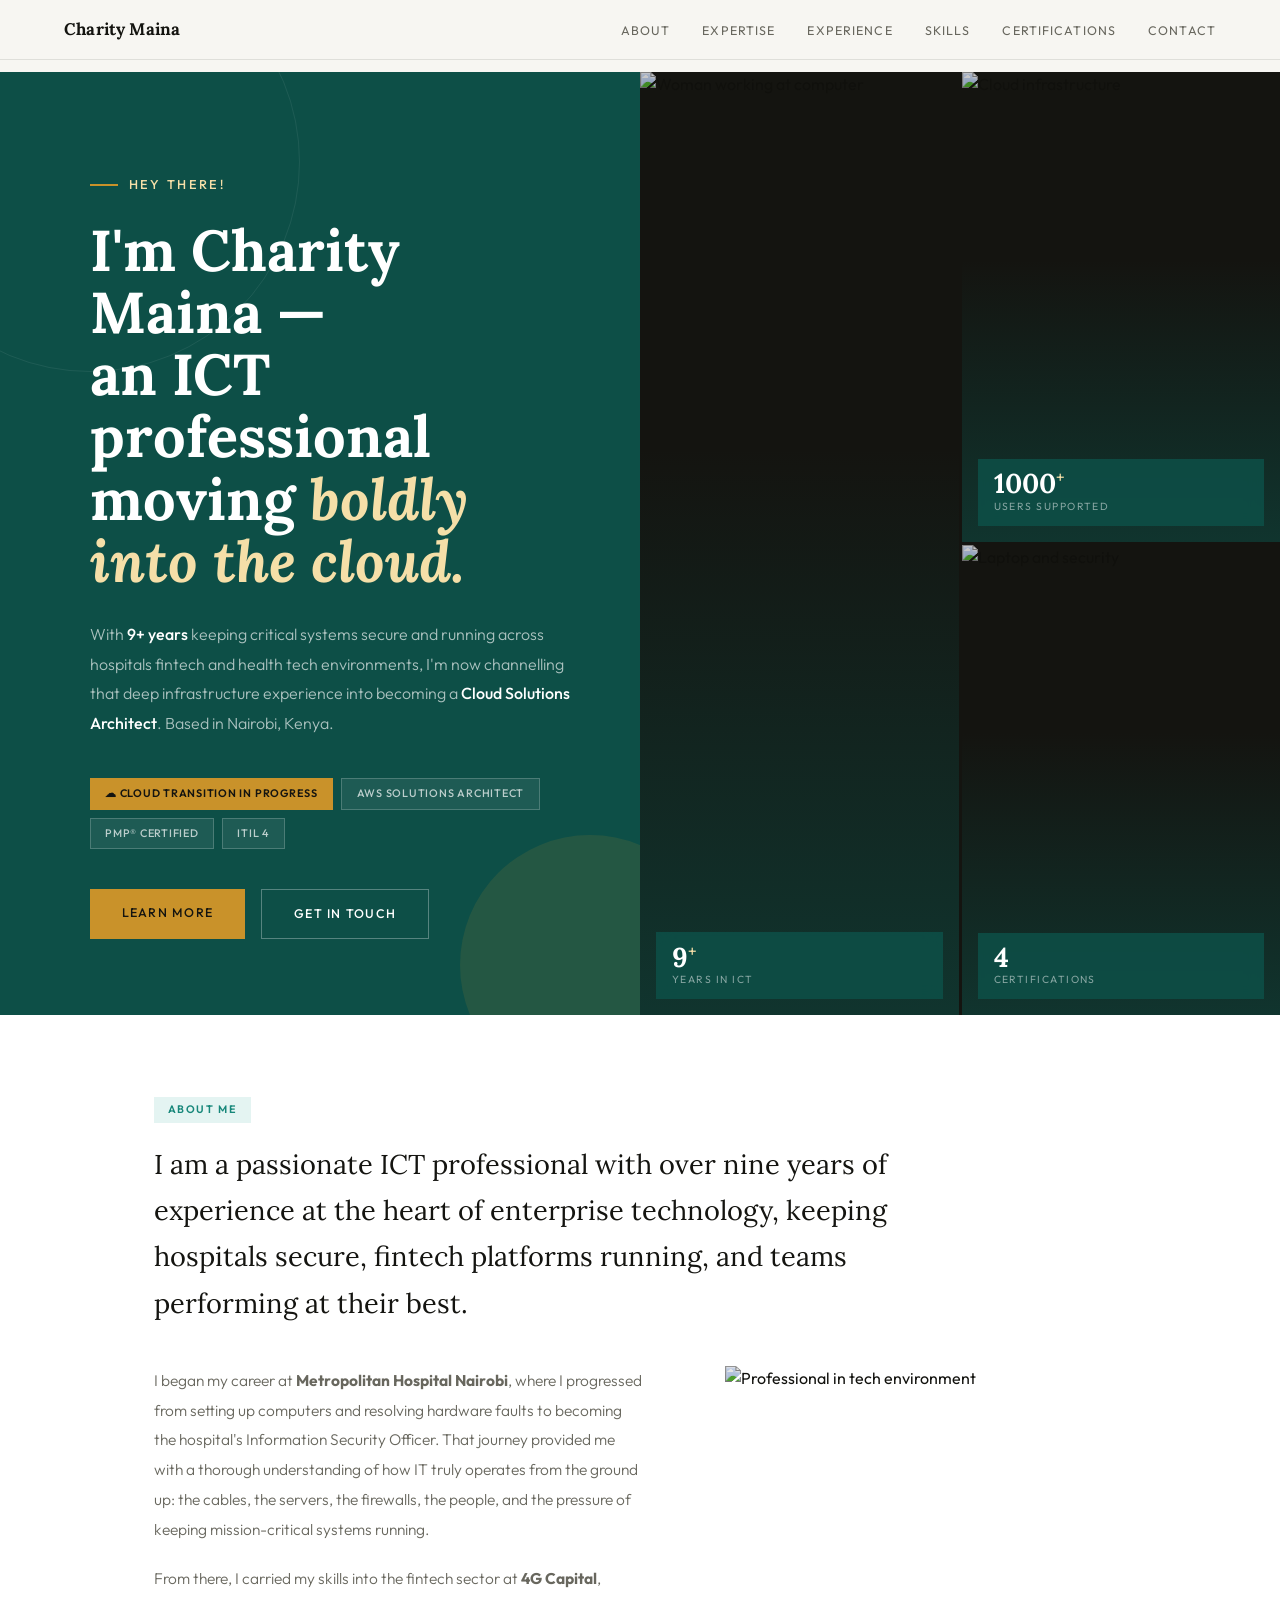
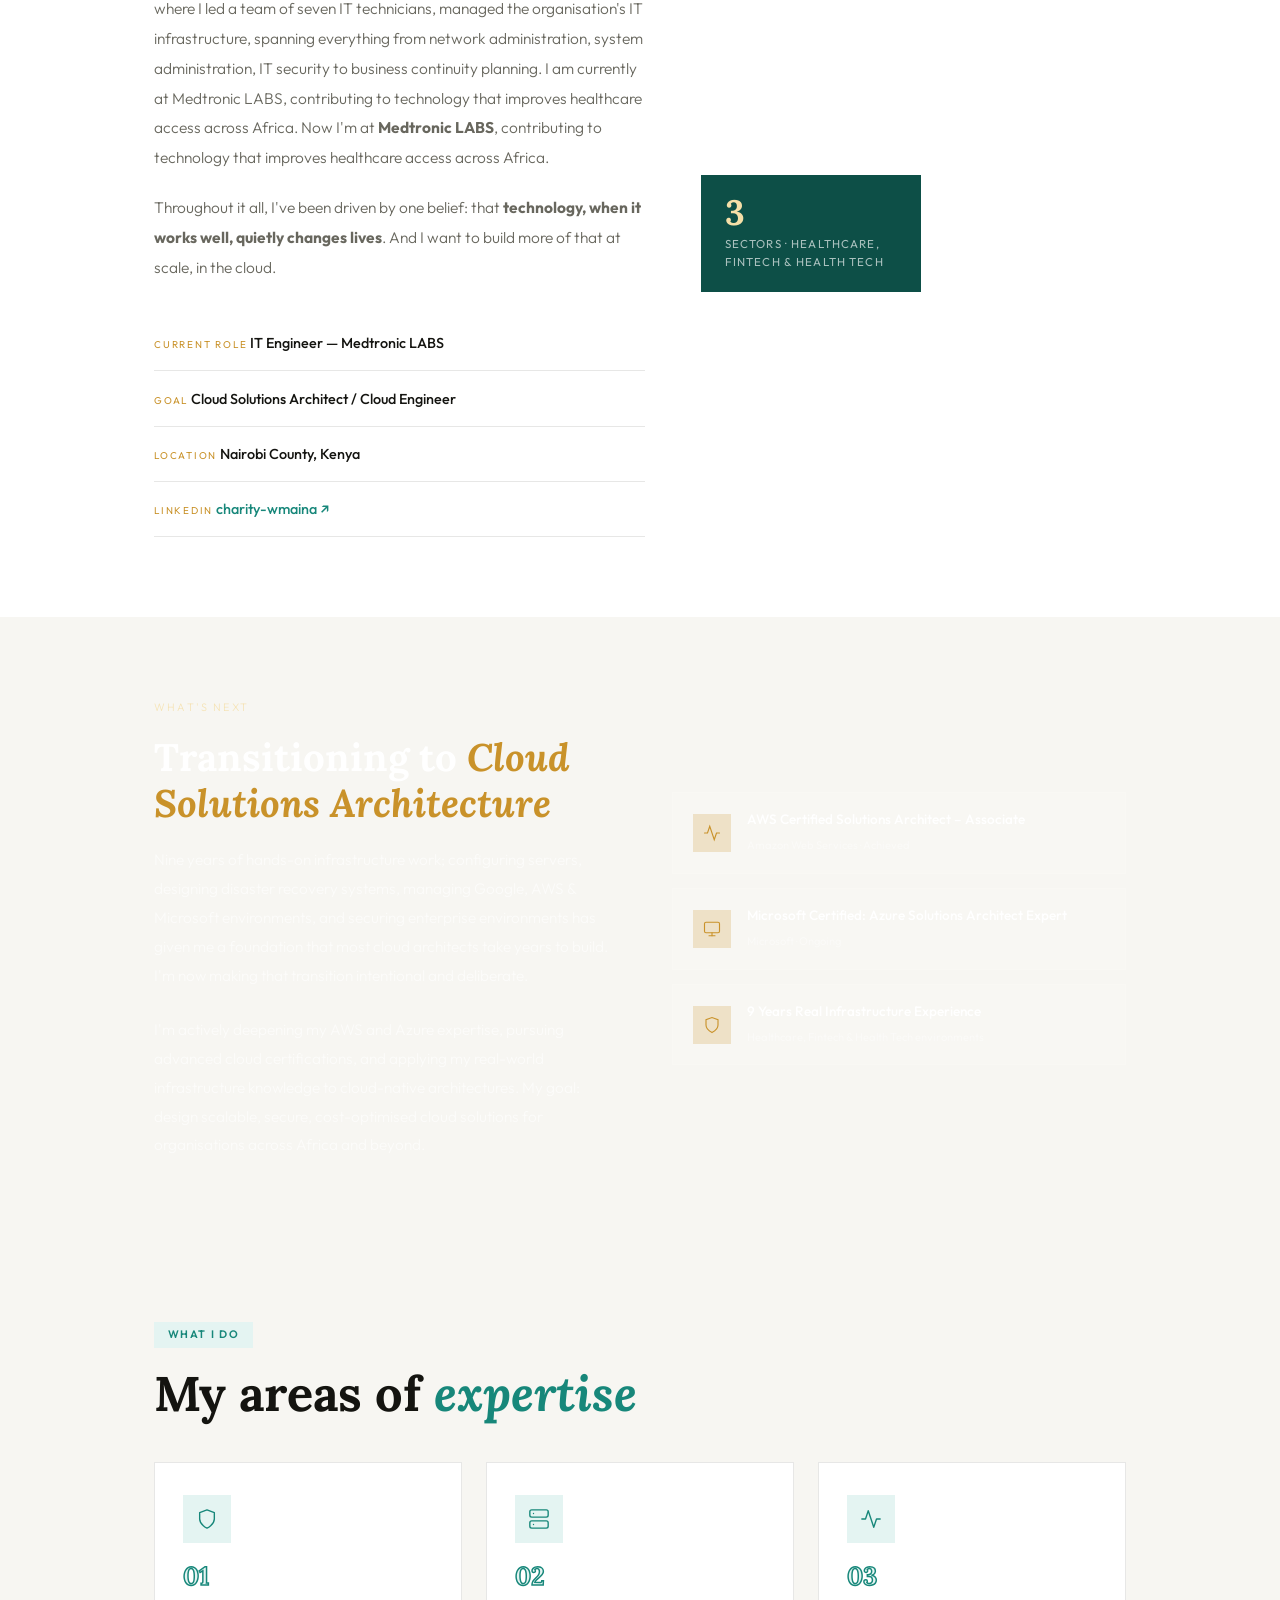
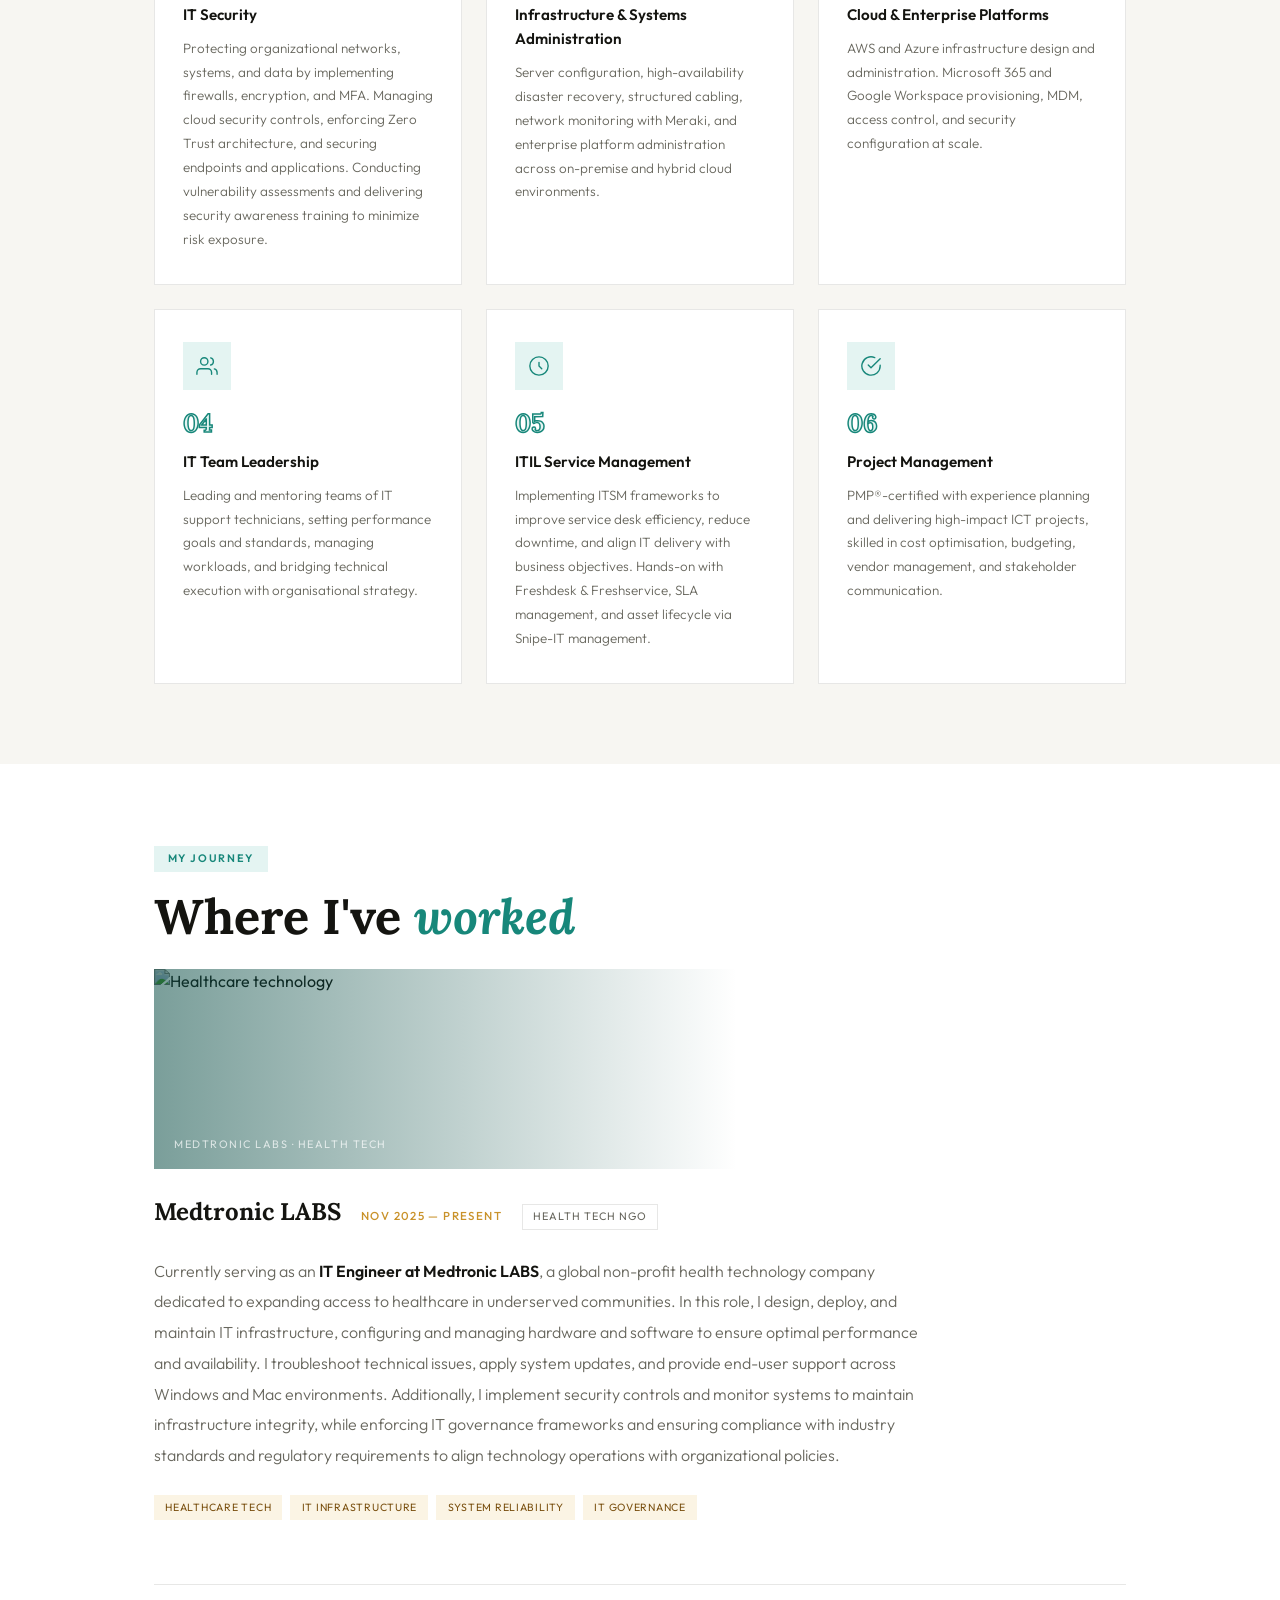
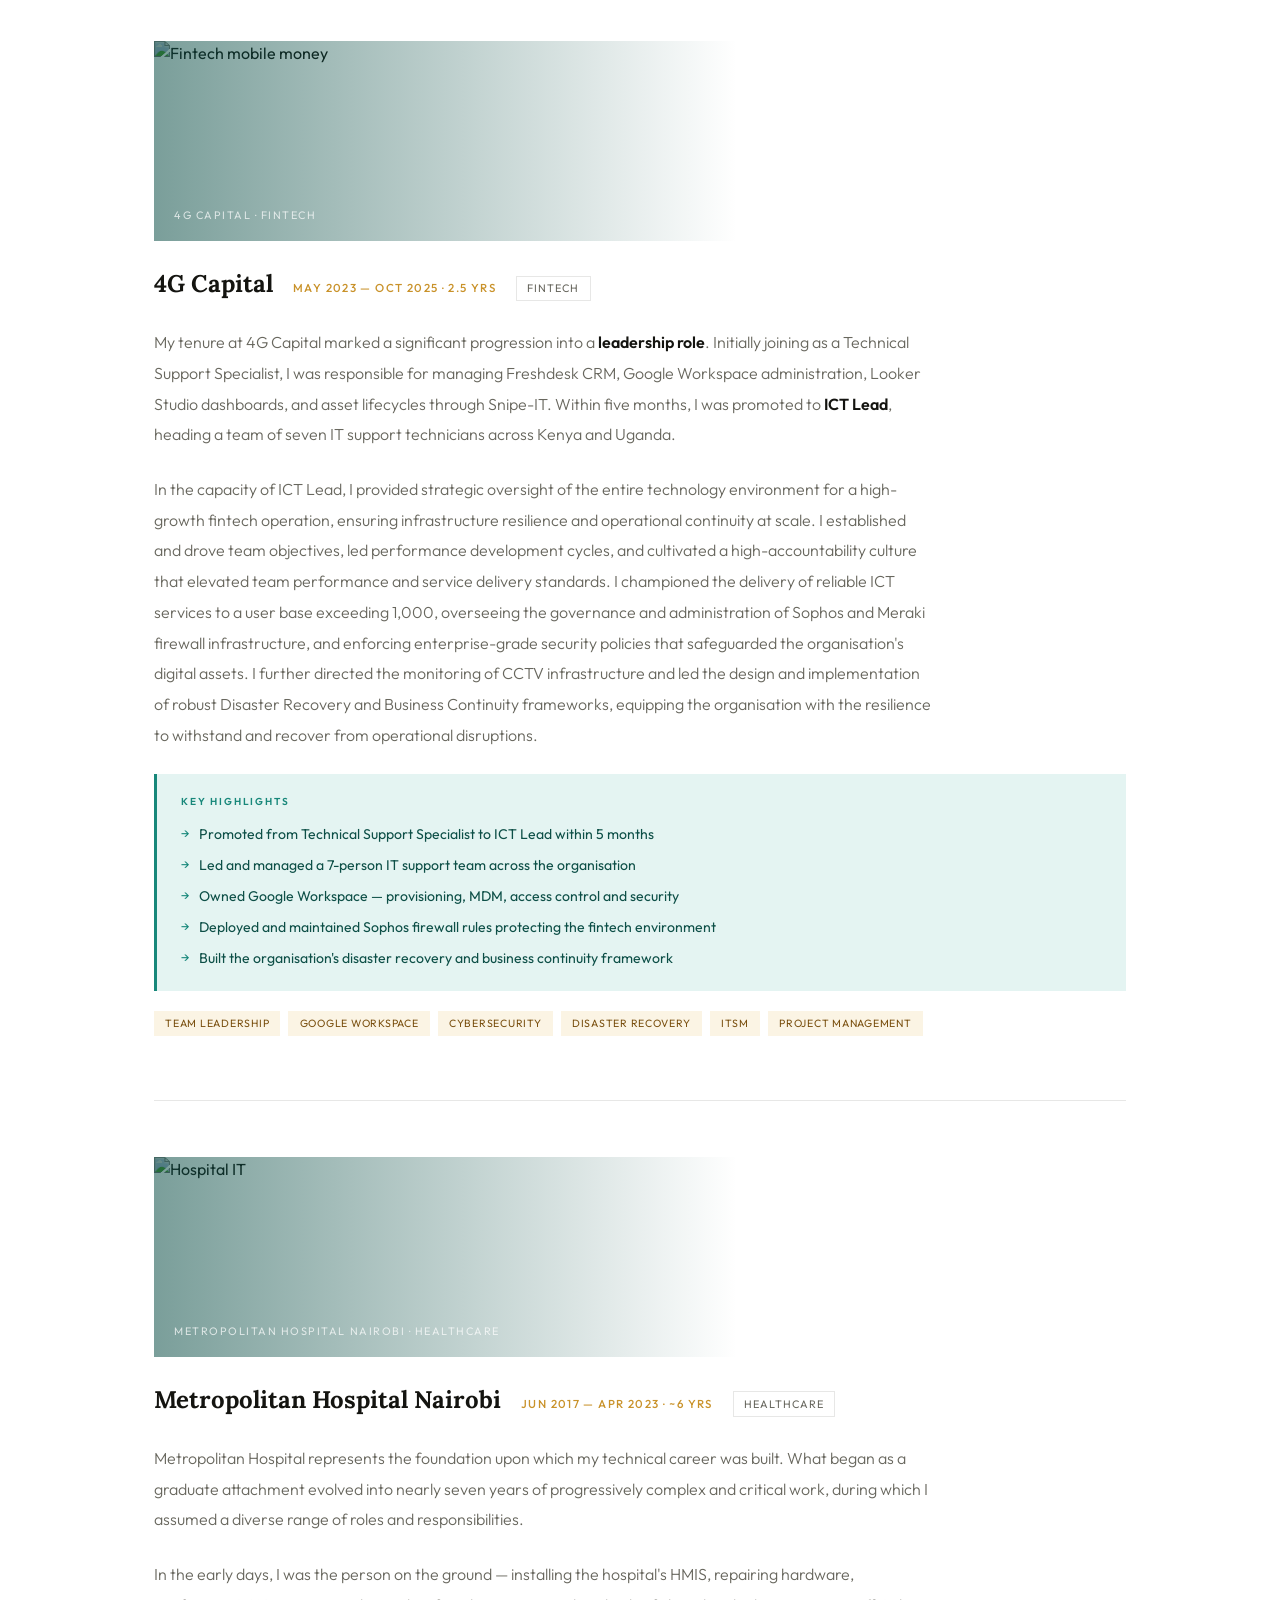
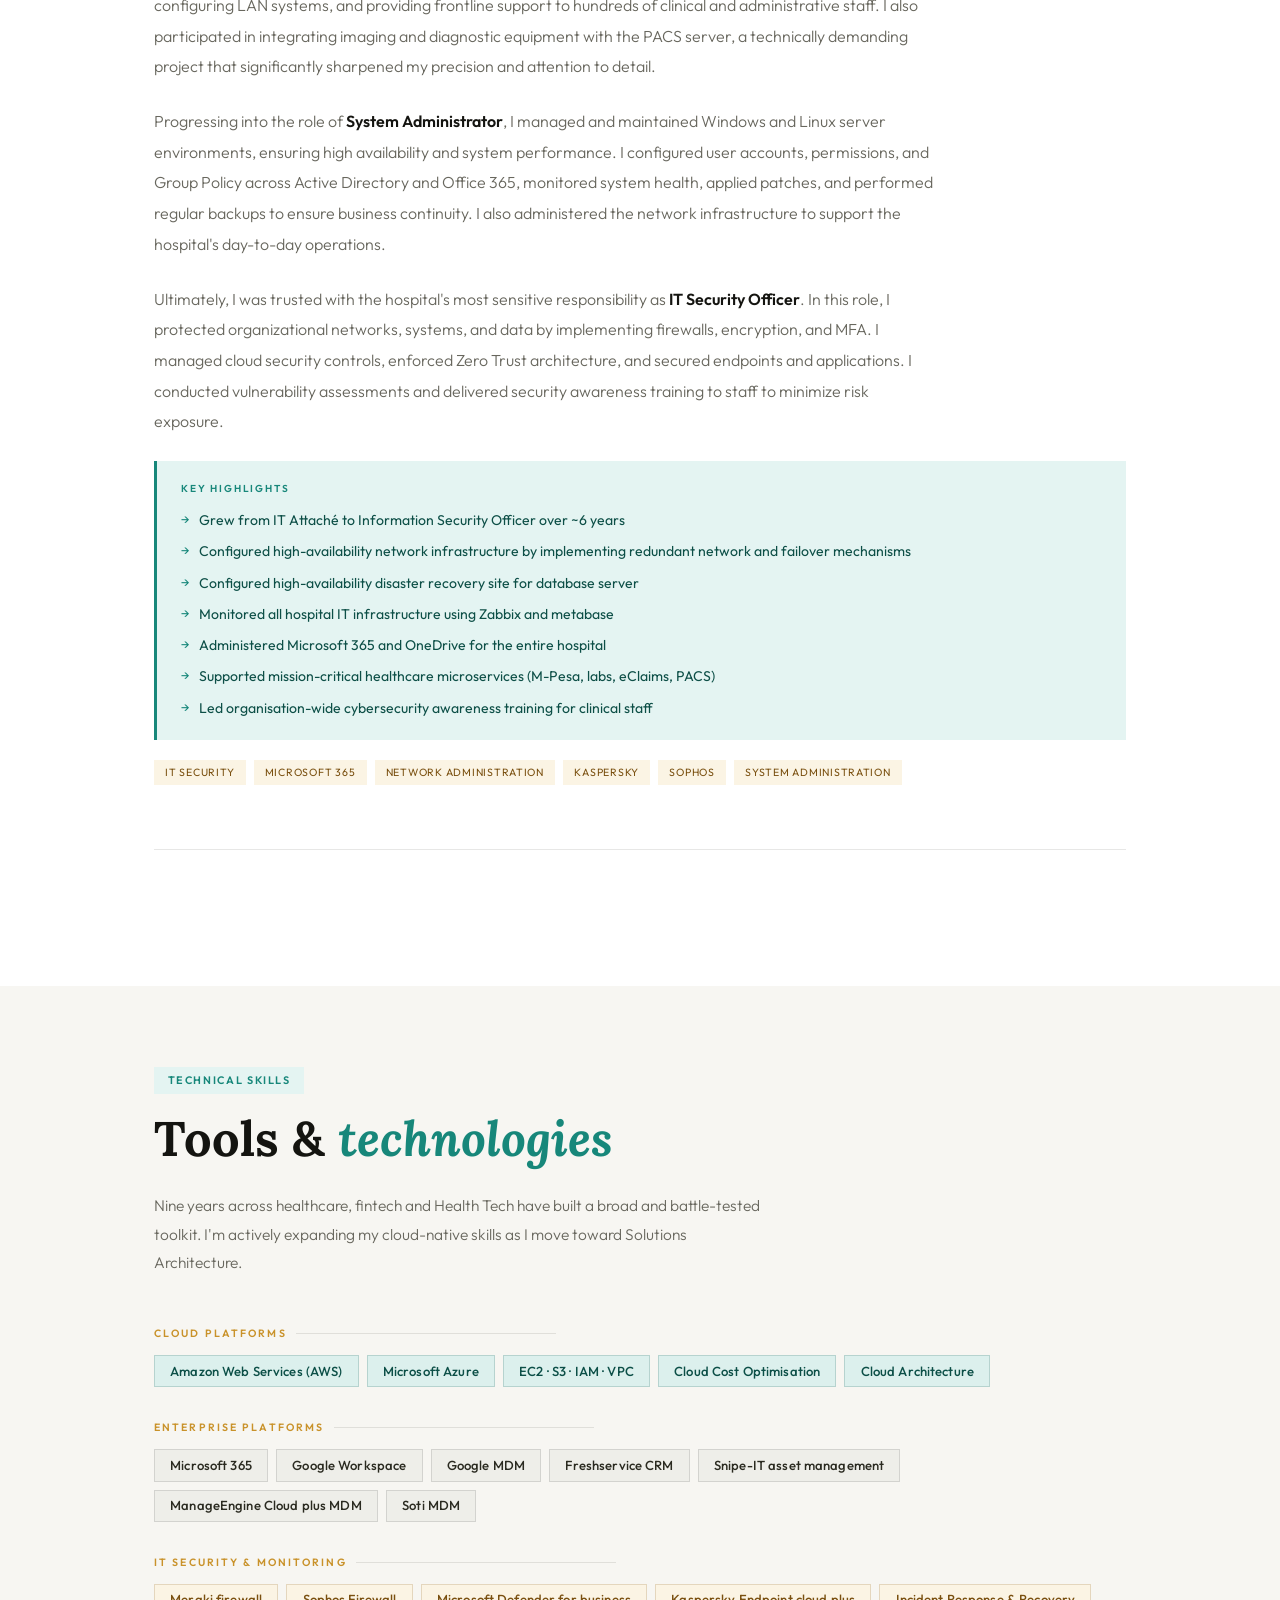
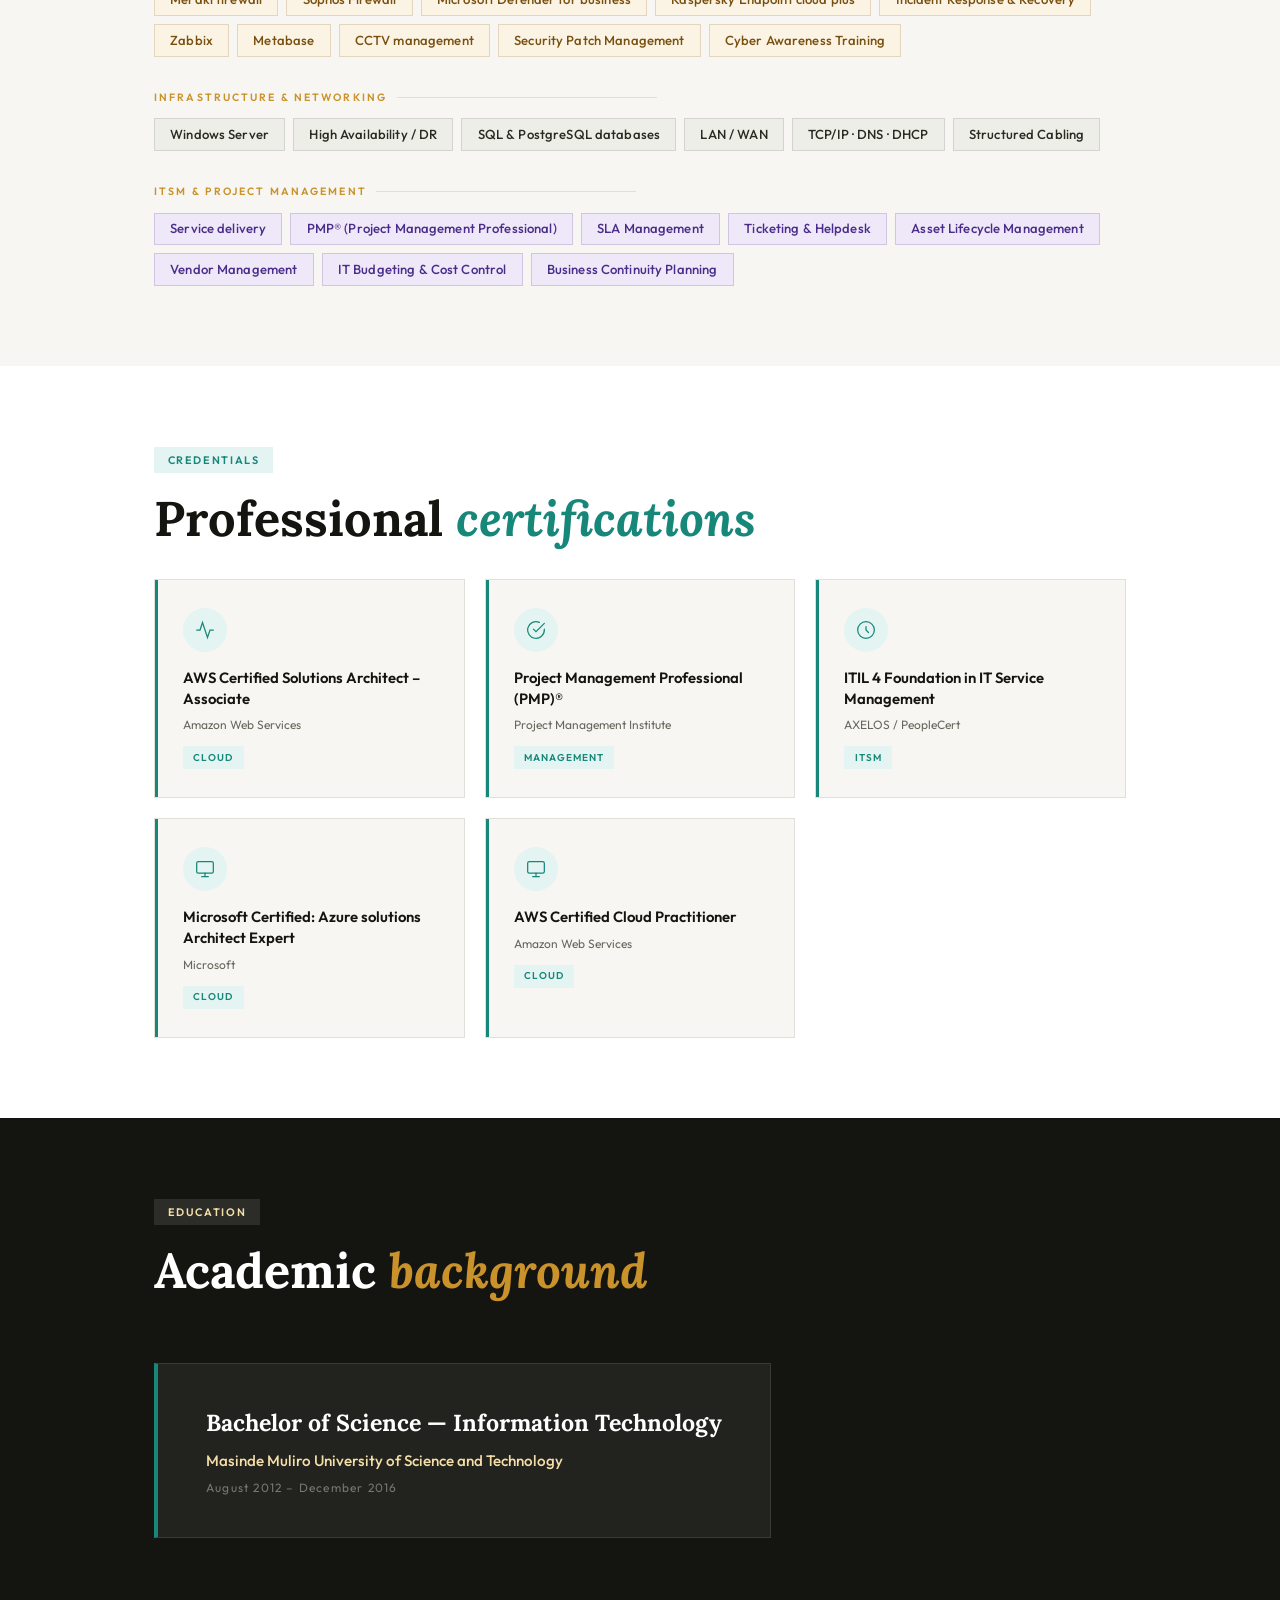
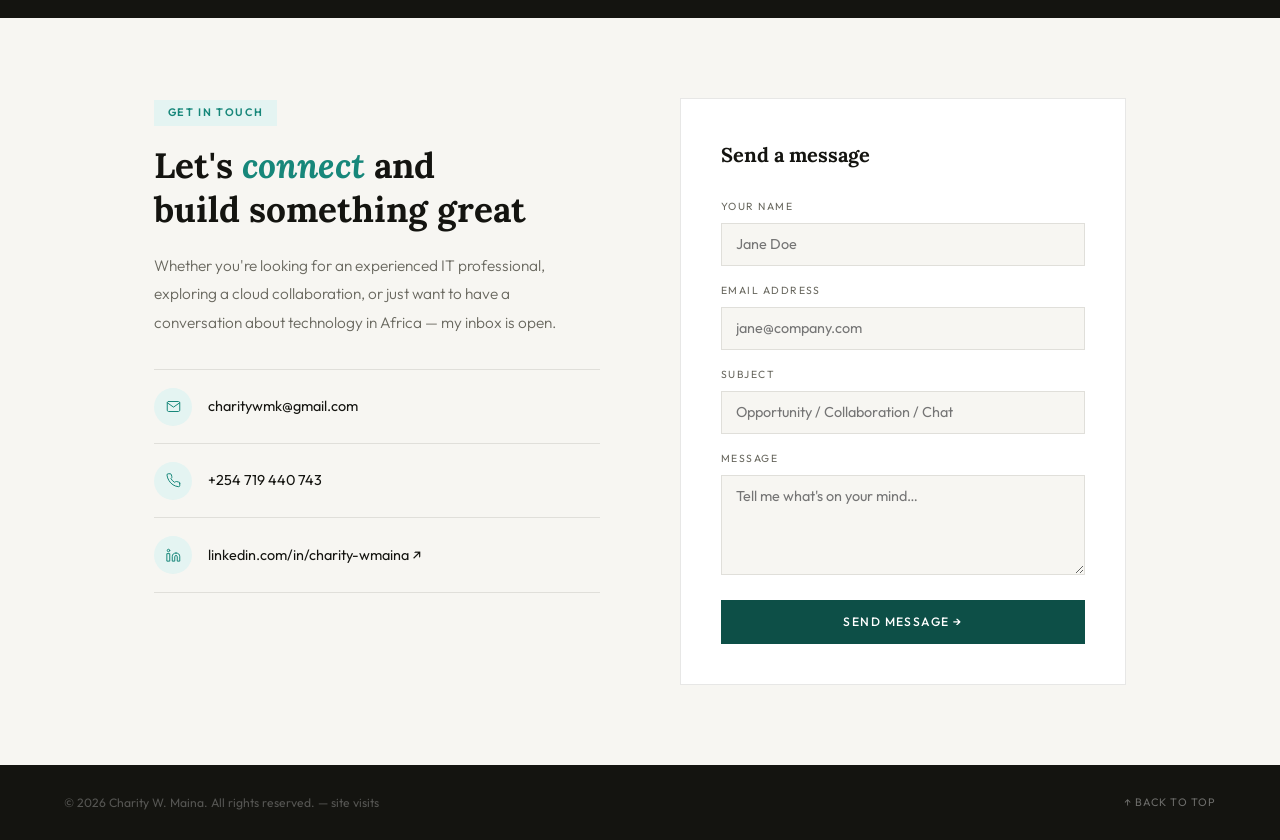
==== Website/index.html @ 49a4bc57 "These are the updated files and structure" ====
<!DOCTYPE html>
<html lang="en">
<head>
<meta charset="UTF-8">
<meta name="viewport" content="width=device-width, initial-scale=1.0">
<title>Charity Maina — Cloud Solutions Architect & ICT Professional</title>
<link rel="preconnect" href="https://fonts.googleapis.com">
<link rel="preconnect" href="https://fonts.gstatic.com" crossorigin>
<link href="https://fonts.googleapis.com/css2?family=Lora:ital,wght@0,400;0,500;0,600;0,700;1,400;1,600&family=Outfit:wght@300;400;500;600&display=swap" rel="stylesheet">
<link rel="stylesheet" href="style.css">
</head>
<body>

<!-- ══════════════════════════════════════
     NAVIGATION
══════════════════════════════════════ -->
<nav>
  <a href="#hero" class="logo">Charity Maina</a>
  <ul class="nav-links">
    <li><a href="#about">About</a></li>
    <li><a href="#expertise">Expertise</a></li>
    <li><a href="#experience">Experience</a></li>
    <li><a href="#skills">Skills</a></li>
    <li><a href="#certifications">Certifications</a></li>
    <li><a href="#contact">Contact</a></li>
  </ul>
</nav>

<!-- ══════════════════════════════════════
     HERO
══════════════════════════════════════ -->
<section id="hero">
  <div class="hero-left">
    <p class="hero-hello">Hey there!</p>
    <h1 class="hero-headline">
      I'm Charity Maina —<br>an ICT professional<br>moving <em>boldly<br>into the cloud.</em>
    </h1>
    <p class="hero-sub">
      With <strong>9+ years</strong> keeping critical systems secure and running across hospitals
      fintech and health tech environments, I'm now channelling that deep infrastructure experience into becoming
      a <strong>Cloud Solutions Architect</strong>. Based in Nairobi, Kenya.
    </p>
    
    <div class="badge-row">
      <span class="badge featured">☁ Cloud Transition in Progress</span>
      <span class="badge">AWS Solutions Architect</span>
      <span class="badge">PMP® Certified</span>
      <span class="badge">ITIL 4</span>
    </div>
    <div class="hero-ctas">
      <a href="#about" class="btn btn-gold">Learn More</a>
      <a href="#contact" class="btn btn-ghost">Get in Touch</a>
    </div>
  </div>

  <div class="hero-right">
    <div class="hero-img tall">
      <img src="https://images.unsplash.com/photo-1573164713714-d95e436ab8d6?w=800&q=80"
           alt="Woman working at computer" loading="eager">
      <div class="hero-img-overlay"></div>
      <div class="hero-stat-chip">
        <span class="stat-big">9<sup>+</sup></span>
        <span class="stat-small">Years in ICT</span>
      </div>
    </div>
    <div class="hero-img">
      <img src="https://images.unsplash.com/photo-1607799279861-4dd421887fb3?w=600&q=80"
           alt="Cloud infrastructure" loading="eager">
      <div class="hero-img-overlay"></div>
      <div class="hero-stat-chip">
        <span class="stat-big">1000<sup>+</sup></span>
        <span class="stat-small">Users Supported</span>
      </div>
    </div>
    <div class="hero-img">
      <img src="https://images.unsplash.com/photo-1496181133206-80ce9b88a853?w=600&q=80"
           alt="Laptop and security" loading="eager">
      <div class="hero-img-overlay"></div>
      <div class="hero-stat-chip">
        <span class="stat-big">4</span>
        <span class="stat-small">Certifications</span>
      </div>
    </div>
  </div>
</section>

<!-- ══════════════════════════════════════
     ABOUT
══════════════════════════════════════ -->
<section id="about">
  <div class="about-inner">
    <span class="pill">About Me</span>
    <p class="about-lede">
      I am a passionate ICT professional with over nine years of experience at the heart of enterprise technology, 
      keeping hospitals secure, fintech platforms running, and teams performing at their best.
    </p>
    <div class="about-grid">
      <div class="about-body-text">
        <p>I began my career at <strong>Metropolitan Hospital Nairobi</strong>, 
          where I progressed from setting up computers and resolving hardware faults to becoming the hospital's Information Security Officer. 
          That journey provided me with a thorough understanding of how IT truly operates from the ground up: the cables, the servers, the firewalls, 
          the people, and the pressure of keeping mission-critical systems running.</p>

        <p>From there, I carried my skills into the fintech sector at <strong>4G Capital</strong>, where I led a team of seven IT technicians, 
          managed the organisation's IT infrastructure, spanning everything from network administration, system administration, IT security to business continuity planning. 
          I am currently at Medtronic LABS, contributing to technology that improves healthcare access across Africa. Now I'm at <strong>Medtronic LABS</strong>,
        contributing to technology that improves healthcare access across Africa.</p>

        <p>Throughout it all, I've been driven by one belief: that <strong>technology, when it works well,
        quietly changes lives</strong>. And I want to build more of that at scale, in the cloud.</p>

        <div class="aside-facts">
          <div class="fact">
            <span class="fact-label">Current Role</span>
            <span class="fact-value">IT Engineer — Medtronic LABS</span> 
          </div>
          <div class="fact">
            <span class="fact-label">Goal</span>
            <span class="fact-value">Cloud Solutions Architect / Cloud Engineer</span>
          </div>
          <div class="fact">
            <span class="fact-label">Location</span>
            <span class="fact-value">Nairobi County, Kenya</span>
          </div>
                    <div class="fact">
            <span class="fact-label">LinkedIn</span>
            <span class="fact-value"><a href="https://www.linkedin.com/in/charity-wmaina" target="_blank">charity-wmaina ↗</a></span>
          </div>
        </div>
      </div>

      <div class="about-photo-card">
        <div class="about-photo-wrap">
          <img src="https://images.unsplash.com/photo-1580894894513-541e068a3e2b?w=800&q=80"
               alt="Professional in tech environment">
        </div>
        <div class="about-photo-badge">
          <div class="badge-num">3</div>
          <div class="badge-txt">Sectors · Healthcare, Fintech &amp; Health Tech</div>
        </div>
      </div>
    </div>
  </div>
</section>

<!-- ══════════════════════════════════════
     CLOUD TRANSITION BANNER
══════════════════════════════════════ -->
<div class="transition-banner">
  <div class="transition-bg-img"></div>
  <div class="transition-inner">
    <div class="transition-text">
      <p class="t-label">What's Next</p>
      <h2>Transitioning to <em>Cloud Solutions Architecture</em></h2>
      <p>Nine years of hands-on infrastructure work; configuring servers, designing disaster recovery
      systems, managing Google, AWS & Microsoft environments, and securing enterprise environments has given me a foundation
      that most cloud architects take years to build. I'm now making that transition intentional and deliberate.</p>
      <br>
      <p>I'm actively deepening my AWS and Azure expertise, pursuing advanced cloud certifications, and
      applying my real-world infrastructure knowledge to cloud-native architectures. My goal: design
      scalable, secure, cost-optimised cloud solutions for organisations across Africa and beyond.</p>
    </div>
    <div class="transition-certs">
      <div class="t-cert">
        <div class="t-cert-icon"><svg viewBox="0 0 24 24"><polyline points="22 12 18 12 15 21 9 3 6 12 2 12"/></svg></div>
        <div class="t-cert-text">
          <strong>AWS Certified Solutions Architect – Associate</strong>
          <span>Amazon Web Services · Achieved</span>
        </div>
      </div>
      <div class="t-cert">
        <div class="t-cert-icon"><svg viewBox="0 0 24 24"><rect x="2" y="3" width="20" height="14" rx="2"/><line x1="8" y1="21" x2="16" y2="21"/><line x1="12" y1="17" x2="12" y2="21"/></svg></div>
        <div class="t-cert-text">
          <strong>Microsoft Certified: Azure Solutions Architect Expert</strong>
          <span>Microsoft · Ongoing</span>
        </div>
      </div>
      <div class="t-cert">
        <div class="t-cert-icon"><svg viewBox="0 0 24 24"><path d="M12 22s8-4 8-10V5l-8-3-8 3v7c0 6 8 10 8 10z"/></svg></div>
        <div class="t-cert-text">
          <strong>9 Years Real Infrastructure Experience</strong>
          <span>Healthcare, Fintech &amp; Health Tech environments</span>
        </div>
      </div>
        </div>
  </div>
</div>

<!-- ══════════════════════════════════════
     EXPERTISE
══════════════════════════════════════ -->
<section id="expertise">
  <div class="section-wrap">
    <span class="pill">What I Do</span>
    <h2 class="big-heading">My areas of <em>expertise</em></h2>
    <div class="expertise-grid">
      <div class="exp-card reveal">
        <div class="exp-icon-wrap"><svg viewBox="0 0 24 24"><path d="M12 22s8-4 8-10V5l-8-3-8 3v7c0 6 8 10 8 10z"/></svg></div>
        <div class="exp-num">01</div>
        <h3>IT Security</h3>
        <p>Protecting organizational networks, systems, and data by implementing firewalls, encryption, and MFA. Managing cloud security controls, enforcing Zero Trust architecture, and securing endpoints and applications. Conducting vulnerability assessments and delivering security awareness training to minimize risk exposure.</p>
      </div>
      <div class="exp-card reveal">
        <div class="exp-icon-wrap"><svg viewBox="0 0 24 24"><rect x="2" y="2" width="20" height="8" rx="2"/><rect x="2" y="14" width="20" height="8" rx="2"/><line x1="6" y1="6" x2="6.01" y2="6"/><line x1="6" y1="18" x2="6.01" y2="18"/></svg></div>
        <div class="exp-num">02</div>
        <h3>Infrastructure & Systems Administration</h3>
        <p>Server configuration, high-availability disaster recovery, structured cabling, network monitoring with Meraki, and enterprise platform administration across on-premise and hybrid cloud environments.</p>
      </div>
      <div class="exp-card reveal">
        <div class="exp-icon-wrap"><svg viewBox="0 0 24 24"><polyline points="22 12 18 12 15 21 9 3 6 12 2 12"/></svg></div>
        <div class="exp-num">03</div>
        <h3>Cloud & Enterprise Platforms</h3>
        <p>AWS and Azure infrastructure design and administration. Microsoft 365 and Google Workspace provisioning, MDM, access control, and security configuration at scale.</p>
      </div>
      <div class="exp-card reveal">
        <div class="exp-icon-wrap"><svg viewBox="0 0 24 24"><path d="M17 21v-2a4 4 0 0 0-4-4H5a4 4 0 0 0-4 4v2"/><circle cx="9" cy="7" r="4"/><path d="M23 21v-2a4 4 0 0 0-3-3.87"/><path d="M16 3.13a4 4 0 0 1 0 7.75"/></svg></div>
        <div class="exp-num">04</div>
        <h3>IT Team Leadership</h3>
        <p>Leading and mentoring teams of IT support technicians, setting performance goals and standards, managing workloads, and bridging technical execution with organisational strategy.</p>
      </div>
      <div class="exp-card reveal">
        <div class="exp-icon-wrap"><svg viewBox="0 0 24 24"><circle cx="12" cy="12" r="10"/><path d="M12 8v4l3 3"/></svg></div>
        <div class="exp-num">05</div>
        <h3>ITIL Service Management</h3>
        <p>Implementing ITSM frameworks to improve service desk efficiency, reduce downtime, and align IT delivery with business objectives. Hands-on with Freshdesk & Freshservice, SLA management, and asset lifecycle via Snipe-IT management.</p>
      </div>
      <div class="exp-card reveal">
        <div class="exp-icon-wrap"><svg viewBox="0 0 24 24"><path d="M22 11.08V12a10 10 0 1 1-5.93-9.14"/><polyline points="22 4 12 14.01 9 11.01"/></svg></div>
        <div class="exp-num">06</div>
        <h3>Project Management</h3>
        <p>PMP®-certified with experience planning and delivering high-impact ICT projects, skilled in cost optimisation, budgeting, vendor management, and stakeholder communication.</p>
      </div>
    </div>
  </div>
</section>

<!-- ══════════════════════════════════════
     EXPERIENCE
══════════════════════════════════════ -->
<section id="experience">
  <div class="section-wrap">
    <span class="pill">My Journey</span>
    <h2 class="big-heading">Where I've <em>worked</em></h2>

    <!-- Medtronic -->
    <div class="company-block reveal">
      <div class="company-img-strip">
        <img src="https://images.unsplash.com/photo-1579684385127-1ef15d508118?w=1200&q=80" alt="Healthcare technology">
        <div class="company-img-strip-overlay"></div>
        <span class="company-img-label">Medtronic LABS · Health Tech</span>
      </div>
      <div class="company-header">
        <span class="company-name">Medtronic LABS</span>
        <span class="company-period">Nov 2025 — Present</span>
        <span class="company-sector">Health Tech NGO</span>
      </div>
      <div class="exp-narrative">
        <p>Currently serving as an <strong>IT Engineer at Medtronic LABS</strong>, a global non-profit health technology company dedicated to expanding access to healthcare in underserved communities. 
      In this role, I design, deploy, and maintain IT infrastructure, configuring and managing hardware and software to ensure optimal performance and availability. I troubleshoot technical issues, apply system updates, and provide end-user support across Windows and Mac environments. Additionally, I implement security controls and monitor systems to maintain infrastructure integrity, while enforcing IT governance frameworks and ensuring compliance with industry standards and regulatory requirements to align technology operations with organizational policies.</p>
      </div>
      <div class="tag-row">
        <span class="tag">Healthcare Tech</span><span class="tag">IT Infrastructure</span><span class="tag">System Reliability</span><span class="tag">IT Governance</span>
      </div>
    </div>

    <hr class="divider">

    <!-- 4G Capital -->
    <div class="company-block reveal">
      <div class="company-img-strip">
        <img src="https://images.unsplash.com/photo-1556742049-0cfed4f6a45d?w=1200&q=80" alt="Fintech mobile money">
        <div class="company-img-strip-overlay"></div>
        <span class="company-img-label">4G Capital · Fintech</span>
      </div>
      <div class="company-header">
        <span class="company-name">4G Capital</span>
        <span class="company-period">May 2023 — Oct 2025 · 2.5 yrs</span>
        <span class="company-sector">Fintech</span>
      </div>
      <div class="exp-narrative">
        <p>My tenure at 4G Capital marked a significant progression into a <strong>leadership role</strong>. Initially joining as a Technical Support Specialist, I was responsible for managing Freshdesk CRM, Google Workspace administration, Looker Studio dashboards, and asset lifecycles through Snipe-IT. Within five months, I was promoted to  <strong>ICT Lead</strong>, heading a team of seven IT support technicians across Kenya and Uganda.</p>
        <p>In the capacity of ICT Lead, I provided strategic oversight of the entire technology environment for a high-growth fintech operation, ensuring infrastructure resilience and operational continuity at scale. I established and drove team objectives, led performance development cycles, and cultivated a high-accountability culture that elevated team performance and service delivery standards. I championed the delivery of reliable ICT services to a user base exceeding 1,000, overseeing the governance and administration of Sophos and Meraki firewall infrastructure, and enforcing enterprise-grade security policies that safeguarded the organisation's digital assets. I further directed the monitoring of CCTV infrastructure and led the design and implementation of robust Disaster Recovery and Business Continuity frameworks, equipping the organisation with the resilience to withstand and recover from operational disruptions.</p>
      </div>
      <div class="highlights">
        <div class="highlights-label">Key Highlights</div>
        <ul>
          <li>Promoted from Technical Support Specialist to ICT Lead within 5 months</li>
          <li>Led and managed a 7-person IT support team across the organisation</li>
          <li>Owned Google Workspace — provisioning, MDM, access control and security</li>
          <li>Deployed and maintained Sophos firewall rules protecting the fintech environment</li>
          <li>Built the organisation's disaster recovery and business continuity framework</li>
        </ul>
      </div>
      <div class="tag-row">
        <span class="tag">Team Leadership</span><span class="tag">Google Workspace</span><span class="tag">Cybersecurity</span><span class="tag">Disaster Recovery</span><span class="tag">ITSM</span><span class="tag">Project Management</span>
      </div>
    </div>

    <hr class="divider">

    <!-- Metropolitan Hospital -->
    <div class="company-block reveal">
      <div class="company-img-strip">
        <img src="https://images.unsplash.com/photo-1516549655169-df83a0774514?w=1200&q=80" alt="Hospital IT">
        <div class="company-img-strip-overlay"></div>
        <span class="company-img-label">Metropolitan Hospital Nairobi · Healthcare</span>
      </div>
      <div class="company-header">
        <span class="company-name">Metropolitan Hospital Nairobi</span>
        <span class="company-period">Jun 2017 — Apr 2023 · ~6 yrs</span>
        <span class="company-sector">Healthcare</span>
      </div>
      <div class="exp-narrative">
        <p>Metropolitan Hospital represents the foundation upon which my technical career was built. What began as a graduate attachment evolved into nearly seven years of progressively complex and critical work, during which I assumed a diverse range of roles and responsibilities.</p>
        <p>In the early days, I was the person on the ground — installing the hospital's HMIS, repairing hardware, configuring LAN systems, and providing frontline support to hundreds of clinical and administrative staff. I also participated in integrating imaging and diagnostic equipment with the PACS server, a technically demanding project that significantly sharpened my precision and attention to detail.</p>
        <p>Progressing into the role of <strong>System Administrator</strong>, I managed and maintained Windows and Linux server environments, ensuring high availability and system performance. I configured user accounts, permissions, and Group Policy across Active Directory and Office 365, monitored system health, applied patches, and performed regular backups to ensure business continuity. I also administered the network infrastructure to support the hospital's day-to-day operations. </p>
        
        <p>Ultimately, I was trusted with the hospital's most sensitive responsibility as <strong>IT Security Officer</strong>. In this role, I protected organizational networks, systems, and data by implementing firewalls, encryption, and MFA. I managed cloud security controls, enforced Zero Trust architecture, and secured endpoints and applications. I conducted vulnerability assessments and delivered security awareness training to staff to minimize risk exposure.</p>
      </div> 
      <div class="highlights">
        <div class="highlights-label">Key Highlights</div>
        <ul>
          <li>Grew from IT Attaché to Information Security Officer over ~6 years</li>
          <li>Configured high-availability network infrastructure by implementing redundant network and failover mechanisms</li>
          <li>Configured high-availability disaster recovery site for database server</li>
          <li>Monitored all hospital IT infrastructure using Zabbix and metabase</li>
          <li>Administered Microsoft 365 and OneDrive for the entire hospital</li>
          <li>Supported mission-critical healthcare microservices (M-Pesa, labs, eClaims, PACS)</li>
          <li>Led organisation-wide cybersecurity awareness training for clinical staff</li>
        </ul>
      </div>
      <div class="tag-row">
        <span class="tag">IT Security</span><span class="tag">Microsoft 365</span><span class="tag">Network Administration</span><span class="tag">Kaspersky</span><span class="tag">Sophos</span><span class="tag">System Administration</span>
      </div>
    </div>

    <hr class="divider">

    <!-- Daproim -->
    <!-- <div class="company-block reveal">
      <div class="company-header">
        <span class="company-name">Daproim Africa</span>
        <span class="company-period">Feb 2017 — Jun 2017 · 5 months</span>
        <span class="company-sector">Data Services</span>
      </div>
      
      <div class="tag-row">
        <span class="tag">Data Management</span><span class="tag">Microsoft Office</span><span class="tag">Confidentiality</span>
      </div>
    </div>
  -->

  </div>
</section>

<!-- ══════════════════════════════════════
     SKILLS
══════════════════════════════════════ -->
<section id="skills">
  <div class="section-wrap">
    <span class="pill">Technical Skills</span>
    <h2 class="big-heading">Tools & <em>technologies</em></h2>
    <p class="skills-intro">Nine years across healthcare, fintech and Health Tech have built a broad and battle-tested toolkit. I'm actively expanding my cloud-native skills as I move toward Solutions Architecture.</p>
    <div class="skill-categories">
      <div class="skill-category reveal">
        <div class="skill-cat-label">Cloud Platforms</div>
        <div class="chip-row">
          <span class="chip cloud">Amazon Web Services (AWS)</span>
          <span class="chip cloud">Microsoft Azure</span>
          <span class="chip cloud">EC2 · S3 · IAM · VPC</span>
          <span class="chip cloud">Cloud Cost Optimisation</span>
          <span class="chip cloud">Cloud Architecture</span>
        </div>
      </div>
      <div class="skill-category reveal">
        <div class="skill-cat-label">Enterprise Platforms</div>
        <div class="chip-row">
          <span class="chip">Microsoft 365</span>
          <span class="chip">Google Workspace</span>
          <span class="chip">Google MDM</span>
          <span class="chip">Freshservice CRM</span>
          <span class="chip">Snipe-IT asset management</span>
          <span class="chip">ManageEngine Cloud plus MDM</span>
          <span class="chip">Soti MDM</span>
        </div>
      </div>
      <div class="skill-category reveal">
        <div class="skill-cat-label">IT Security & Monitoring</div>
        <div class="chip-row">
          <span class="chip security">Meraki firewall</span>
          <span class="chip security">Sophos Firewall</span>
          <span class="chip security">Microsoft Defender for business</span>
          <span class="chip security">Kaspersky Endpoint cloud plus</span>
          <span class="chip security">Incident Response & Recovery</span>
          <span class="chip security">Zabbix</span>
          <span class="chip security">Metabase</span>
          <span class="chip security">CCTV management</span>
          <span class="chip security">Security Patch Management</span>
          <span class="chip security">Cyber Awareness Training</span>
        </div>
      </div>
      <div class="skill-category reveal">
        <div class="skill-cat-label">Infrastructure & Networking</div>
        <div class="chip-row">
          <span class="chip">Windows Server</span>
          <span class="chip">High Availability / DR</span>
          <span class="chip">SQL & PostgreSQL databases</span>
          <span class="chip">LAN / WAN</span>
          <span class="chip">TCP/IP · DNS · DHCP</span>
          <span class="chip">Structured Cabling</span>
          </div>
      </div>
      <div class="skill-category reveal">
        <div class="skill-cat-label">ITSM & Project Management</div>
        <div class="chip-row">
          <span class="chip mgmt">Service delivery</span>
          <span class="chip mgmt">PMP® (Project Management Professional)</span>
          <span class="chip mgmt">SLA Management</span>
          <span class="chip mgmt">Ticketing & Helpdesk</span>
          <span class="chip mgmt">Asset Lifecycle Management</span>
          <span class="chip mgmt">Vendor Management</span>
          <span class="chip mgmt">IT Budgeting & Cost Control</span>
          <span class="chip mgmt">Business Continuity Planning</span>
        </div>
      </div>
    </div>
  </div>
</section>

<!-- ══════════════════════════════════════
     CERTIFICATIONS
══════════════════════════════════════ -->
<section id="certifications">
  <div class="section-wrap">
    <span class="pill">Credentials</span>
    <h2 class="big-heading">Professional <em>certifications</em></h2>
    <div class="certs-grid">
      <div class="cert-card reveal">
        <div class="cert-icon-circle"><svg viewBox="0 0 24 24"><polyline points="22 12 18 12 15 21 9 3 6 12 2 12"/></svg></div>
        <div class="cert-name">AWS Certified Solutions Architect – Associate</div>
        <div class="cert-issuer">Amazon Web Services</div>
        <span class="cert-badge-label">Cloud</span>
      </div>
      <div class="cert-card reveal">
        <div class="cert-icon-circle"><svg viewBox="0 0 24 24"><path d="M22 11.08V12a10 10 0 1 1-5.93-9.14"/><polyline points="22 4 12 14.01 9 11.01"/></svg></div>
        <div class="cert-name">Project Management Professional (PMP)®</div>
        <div class="cert-issuer">Project Management Institute</div>
        <span class="cert-badge-label">Management</span>
      </div>
      <div class="cert-card reveal">
        <div class="cert-icon-circle"><svg viewBox="0 0 24 24"><circle cx="12" cy="12" r="10"/><path d="M12 8v4l3 3"/></svg></div>
        <div class="cert-name">ITIL 4 Foundation in IT Service Management</div>
        <div class="cert-issuer">AXELOS / PeopleCert</div>
        <span class="cert-badge-label">ITSM</span>
      </div>
      <div class="cert-card reveal">
        <div class="cert-icon-circle"><svg viewBox="0 0 24 24"><rect x="2" y="3" width="20" height="14" rx="2"/><line x1="8" y1="21" x2="16" y2="21"/><line x1="12" y1="17" x2="12" y2="21"/></svg></div>
        <div class="cert-name">Microsoft Certified: Azure solutions Architect Expert</div>
        <div class="cert-issuer">Microsoft</div>
        <span class="cert-badge-label">Cloud</span>
      </div>

       <div class="cert-card reveal">
        <div class="cert-icon-circle"><svg viewBox="0 0 24 24"><rect x="2" y="3" width="20" height="14" rx="2"/><line x1="8" y1="21" x2="16" y2="21"/><line x1="12" y1="17" x2="12" y2="21"/></svg></div>
        <div class="cert-name">AWS Certified Cloud Practitioner</div>
        <div class="cert-issuer">Amazon Web Services</div>
        <span class="cert-badge-label">Cloud</span>
      </div>
        </div>
  </div>
</section>

<!-- ══════════════════════════════════════
     EDUCATION
══════════════════════════════════════ -->
<section id="education">
  <div class="edu-bg-img"></div>
  <div class="edu-inner">
    <span class="pill">Education</span>
    <h2 class="big-heading">Academic <em>background</em></h2>
    <div class="edu-card reveal">
      <div class="edu-degree">Bachelor of Science — Information Technology</div>
      <div class="edu-school">Masinde Muliro University of Science and Technology</div>
      <div class="edu-years">August 2012 – December 2016</div>
    </div>
  </div>
</section>

<!-- ══════════════════════════════════════
     CONTACT
══════════════════════════════════════ -->
<section id="contact">
  <div class="contact-inner">
    <div class="reveal">
      <span class="pill">Get in Touch</span>
      <h2 class="contact-lede">Let's <em>connect</em> and<br>build something great</h2>
      <p class="contact-p">Whether you're looking for an experienced IT professional, exploring a cloud collaboration, or just want to have a conversation about technology in Africa — my inbox is open.</p>
      <div class="contact-list">
        <a href="mailto:wamugurumaina@gmail.com" class="c-link">
          <div class="c-icon"><svg viewBox="0 0 24 24"><path d="M4 4h16c1.1 0 2 .9 2 2v12c0 1.1-.9 2-2 2H4c-1.1 0-2-.9-2-2V6c0-1.1.9-2 2-2z"/><polyline points="22,6 12,13 2,6"/></svg></div>
          charitywmk@gmail.com
        </a>
        <a href="tel:+254719440743" class="c-link">
          <div class="c-icon"><svg viewBox="0 0 24 24"><path d="M22 16.92v3a2 2 0 0 1-2.18 2 19.79 19.79 0 0 1-8.63-3.07A19.5 19.5 0 0 1 4.69 12 19.79 19.79 0 0 1 1.61 3.4 2 2 0 0 1 3.6 1.22h3a2 2 0 0 1 2 1.72c.127.96.361 1.903.7 2.81a2 2 0 0 1-.45 2.11L7.91 8.96a16 16 0 0 0 6.13 6.13l.96-.96a2 2 0 0 1 2.11-.45c.907.339 1.85.573 2.81.7A2 2 0 0 1 22 16.92z"/></svg></div>
          +254 719 440 743
        </a>
        <a href="https://www.linkedin.com/in/charity-wmaina" target="_blank" class="c-link">
          <div class="c-icon"><svg viewBox="0 0 24 24"><path d="M16 8a6 6 0 0 1 6 6v7h-4v-7a2 2 0 0 0-2-2 2 2 0 0 0-2 2v7h-4v-7a6 6 0 0 1 6-6z"/><rect x="2" y="9" width="4" height="12"/><circle cx="4" cy="4" r="2"/></svg></div>
          linkedin.com/in/charity-wmaina ↗
        </a>
      </div>
    </div>
    <form class="contact-form-wrap reveal" id="contactForm">
      <h3>Send a message</h3>
      <div class="form-group">
        <label class="form-label" for="cf-name">Your Name</label>
        <input type="text" id="cf-name" name="name" class="form-input" placeholder="Jane Doe" required>
      </div>
      <div class="form-group">
        <label class="form-label" for="cf-email">Email Address</label>
        <input type="email" id="cf-email" name="email" class="form-input" placeholder="jane@company.com" required>
      </div>
      <div class="form-group">
        <label class="form-label" for="cf-subject">Subject</label>
        <input type="text" id="cf-subject" name="subject" class="form-input" placeholder="Opportunity / Collaboration / Chat">
      </div>
      <div class="form-group">
        <label class="form-label" for="cf-message">Message</label>
        <textarea class="form-input" id="cf-message" name="message" placeholder="Tell me what's on your mind…" required></textarea>
      </div>
      <button type="submit" class="btn-submit" id="cf-submit">Send Message →</button>
      <p class="form-status" id="cf-status" role="status" aria-live="polite"></p>
    </form>
  </div>
</section>

<!-- FOOTER -->
<footer>
  <span class="foot-copy">© 2026 Charity W. Maina. All rights reserved.
    <span id="visitor-count">—</span> site visits
  </span>

  <a href="#hero" class="foot-top">↑ Back to top</a>
</footer>

<script>
  const io = new IntersectionObserver((entries) => {
    entries.forEach((e) => {
      if (e.isIntersecting) {
        setTimeout(() => e.target.classList.add('in'), (e.target.dataset.i || 0) * 90);
      }
    });
  }, { threshold: 0.08 });
  document.querySelectorAll('.reveal').forEach((el, i) => {
    el.dataset.i = i % 5;
    io.observe(el);
  });

  const CONTACT_API_URL = "https://r6gv0saoz1.execute-api.eu-west-1.amazonaws.com/contact";

  const form = document.getElementById('contactForm');
  const status = document.getElementById('cf-status');
  const submitBtn = document.getElementById('cf-submit');

  form.addEventListener('submit', async (e) => {
    e.preventDefault();
    status.textContent = '';
    status.className = 'form-status';
    submitBtn.disabled = true;
    submitBtn.textContent = 'Sending…';

    const payload = {
      name: form.name.value.trim(),
      email: form.email.value.trim(),
      subject: form.subject.value.trim(),
      message: form.message.value.trim(),
    };

    try {
      const res = await fetch(CONTACT_API_URL, {
        method: 'POST',
        headers: { 'Content-Type': 'application/json' },
        body: JSON.stringify(payload),
      });
      if (!res.ok) throw new Error('Request failed');
      status.textContent = 'Thanks — your message is on its way.';
      status.classList.add('ok');
      form.reset();
    } catch (err) {
      status.textContent = 'Something went wrong. Please email charitywmk@gmail.com directly.';
      status.classList.add('err');
    } finally {
      submitBtn.disabled = false;
      submitBtn.textContent = 'Send Message →';
    }
  });

  // Visitor counter
const VISITOR_API_URL = "https://r6gv0saoz1.execute-api.eu-west-1.amazonaws.com/visitors";

async function loadVisitorCount() {
  try {
    const res = await fetch(VISITOR_API_URL);
    const data = await res.json();
    const el = document.getElementById('visitor-count');
    if (el) el.textContent = data.visitors.toLocaleString();
  } catch (err) { console.log('Visitor count unavailable'); }
}
loadVisitorCount();
</script>
</body>
</html>
---- Website/style.css ----
/* ============================================================
   CHARITY W. MAINA — Portfolio Stylesheet  (v3 — with images & colour)
   ============================================================ */

/* ── RESET & VARIABLES ── */
*, *::before, *::after { box-sizing: border-box; margin: 0; padding: 0; }

:root {
  --bg:           #F7F6F2;
  --ink:          #141410;
  --teal:         #0D4F47;
  --teal2:        #17877A;
  --teal3:        #22B5A3;
  --teal-bg:      #E4F4F2;
  --gold:         #C9922A;
  --gold-light:   #F5DFA8;
  --gold-bg:      #FBF4E4;
  --muted:        #68675E;
  --line:         rgba(20,20,16,0.10);
  --white:        #FFFFFF;

  /* chip colours */
  --chip-bg:       #EEEEE9;
  --chip-color:    #2A2A20;
  --chip-border:   rgba(20,20,16,0.12);
  --chip-cloud-bg: #DCF0ED;
  --chip-cloud:    #0C4F47;
  --chip-sec-bg:   #FBF4E4;
  --chip-sec:      #7A5010;
  --chip-mgmt-bg:  #EEE8F8;
  --chip-mgmt:     #4A2D8A;
}

html { scroll-behavior: smooth; }

body {
  font-family: 'Outfit', sans-serif;
  background: var(--bg);
  color: var(--ink);
  overflow-x: hidden;
  line-height: 1.6;
}

/* ── NAVIGATION ── */
nav {
  position: fixed; top: 0; left: 0; right: 0; z-index: 200;
  display: flex; justify-content: space-between; align-items: center;
  padding: 1rem 5vw;
  background: rgba(247,246,242,0.94);
  backdrop-filter: blur(16px);
  border-bottom: 1px solid var(--line);
}
.logo {
  font-family: 'Lora', serif; font-weight: 700; font-size: 1.05rem;
  color: var(--ink); text-decoration: none; letter-spacing: 0.01em;
}
.nav-links { display: flex; gap: 2rem; list-style: none; }
.nav-links a {
  font-size: 0.78rem; letter-spacing: 0.09em; text-transform: uppercase;
  color: var(--muted); text-decoration: none; transition: color 0.2s;
}
.nav-links a:hover { color: var(--teal2); }

/* ── HERO ── */
#hero {
  min-height: 100vh;
  display: grid;
  grid-template-columns: 1fr 1fr;
  padding-top: 72px;
  overflow: hidden;
}
.hero-left {
  display: flex; flex-direction: column; justify-content: center;
  padding: 8vw 5vw 6vw 7vw;
  background: var(--teal);
  position: relative; overflow: hidden;
}
/* decorative rings */
.hero-left::before {
  content: '';
  position: absolute; top: -120px; left: -120px;
  width: 420px; height: 420px; border-radius: 50%;
  border: 1px solid rgba(255,255,255,0.07);
  pointer-events: none;
}
.hero-left::after {
  content: '';
  position: absolute; bottom: -80px; right: -80px;
  width: 260px; height: 260px; border-radius: 50%;
  background: rgba(201,146,42,0.12);
  pointer-events: none;
}
.hero-hello {
  font-size: 0.8rem; font-weight: 500; letter-spacing: 0.18em;
  text-transform: uppercase; color: var(--gold-light);
  margin-bottom: 1.5rem;
  display: flex; align-items: center; gap: 0.7rem;
}
.hero-hello::before {
  content: ''; display: inline-block;
  width: 28px; height: 2px; background: var(--gold);
}
.hero-headline {
  font-family: 'Lora', serif;
  font-size: clamp(2.4rem, 4.5vw, 4.8rem);
  font-weight: 700; line-height: 1.08;
  color: #fff; margin-bottom: 1.75rem;
}
.hero-headline em { font-style: italic; color: var(--gold-light); }
.hero-sub {
  font-size: 1rem; font-weight: 300;
  color: rgba(255,255,255,0.65);
  max-width: 480px; line-height: 1.85; margin-bottom: 2.5rem;
}
.hero-sub strong { color: #fff; font-weight: 500; }
.badge-row { display: flex; flex-wrap: wrap; gap: 0.5rem; margin-bottom: 2.5rem; }
.badge {
  font-size: 0.68rem; font-weight: 500; letter-spacing: 0.07em;
  text-transform: uppercase; padding: 0.38rem 0.9rem;
  border: 1px solid rgba(255,255,255,0.2);
  color: rgba(255,255,255,0.7); background: rgba(255,255,255,0.07);
}
.badge.featured {
  background: var(--gold); color: var(--ink);
  border-color: var(--gold); font-weight: 600;
}
.hero-ctas { display: flex; gap: 1rem; flex-wrap: wrap; }
.btn {
  padding: 0.85rem 2rem; font-family: 'Outfit', sans-serif;
  font-size: 0.78rem; letter-spacing: 0.1em; text-transform: uppercase;
  font-weight: 500; text-decoration: none; transition: all 0.22s; display: inline-block;
}
.btn-gold { background: var(--gold); color: var(--ink); }
.btn-gold:hover { background: var(--gold-light); }
.btn-ghost { background: transparent; color: #fff; border: 1.5px solid rgba(255,255,255,0.3); }
.btn-ghost:hover { border-color: #fff; background: rgba(255,255,255,0.08); }

/* hero right — photo collage */
.hero-right {
  position: relative; overflow: hidden;
  background: var(--ink);
  display: grid;
  grid-template-rows: 1fr 1fr;
  grid-template-columns: 1fr 1fr;
  gap: 3px;
}
.hero-img {
  overflow: hidden;
  position: relative;
}
.hero-img img {
  width: 100%; height: 100%; object-fit: cover;
  display: block;
  filter: brightness(0.78) saturate(1.1);
  transition: transform 0.6s ease;
}
.hero-img:hover img { transform: scale(1.04); }
.hero-img.tall { grid-row: span 2; }
.hero-img-overlay {
  position: absolute; inset: 0;
  background: linear-gradient(to top, rgba(13,79,71,0.55) 0%, transparent 60%);
}
.hero-stat-chip {
  position: absolute; bottom: 1rem; left: 1rem; right: 1rem;
  background: rgba(13,79,71,0.88); backdrop-filter: blur(8px);
  padding: 0.65rem 1rem; display: flex; flex-direction: column; gap: 0.1rem;
}
.stat-big {
  font-family: 'Lora', serif; font-size: 1.7rem; font-weight: 700;
  color: #fff; line-height: 1;
}
.stat-big sup { font-size: 1rem; color: var(--gold-light); }
.stat-small {
  font-size: 0.65rem; letter-spacing: 0.14em; text-transform: uppercase;
  color: rgba(255,255,255,0.5);
}

/* ── SHARED ── */
.section-wrap { max-width: 1100px; margin: 0 auto; padding: 80px 5vw; }
.pill {
  display: inline-block; font-size: 0.68rem; font-weight: 600;
  letter-spacing: 0.15em; text-transform: uppercase;
  color: var(--teal2); background: var(--teal-bg);
  padding: 0.28rem 0.85rem; margin-bottom: 1.1rem;
}
.big-heading {
  font-family: 'Lora', serif;
  font-size: clamp(1.9rem, 3.8vw, 3.1rem);
  font-weight: 700; line-height: 1.15; margin-bottom: 1.5rem;
}
.big-heading em { font-style: italic; color: var(--teal2); }
hr.divider { border: none; border-top: 1px solid var(--line); margin: 56px 0; }

/* ── ABOUT ── */
#about { background: var(--white); }
.about-inner { max-width: 1100px; margin: 0 auto; padding: 80px 5vw; }
.about-grid {
  display: grid; grid-template-columns: 1.1fr 0.9fr;
  gap: 5rem; align-items: start; margin-top: 2.5rem;
}
.about-lede {
  font-family: 'Lora', serif;
  font-size: clamp(1.25rem, 2.2vw, 1.7rem);
  font-weight: 400; line-height: 1.7;
  color: var(--ink); margin-bottom: 2rem; max-width: 780px;
}
.about-lede strong { font-weight: 700; }
.about-body-text p {
  font-size: 0.97rem; line-height: 1.92;
  color: var(--muted); font-weight: 300; margin-bottom: 1.25rem;
}
.about-body-text p:last-child { margin-bottom: 0; }
/* photo card */
.about-photo-card {
  position: relative;
}
.about-photo-wrap {
  width: 100%; aspect-ratio: 4/5; overflow: hidden;
  position: relative;
}
.about-photo-wrap img {
  width: 100%; height: 100%; object-fit: cover;
  filter: brightness(0.9) saturate(1.05);
  transition: transform 0.5s ease;
}
.about-photo-wrap:hover img { transform: scale(1.03); }
.about-photo-badge {
  position: absolute; bottom: -1.5rem; left: -1.5rem;
  background: var(--teal); color: #fff;
  padding: 1.25rem 1.5rem;
  max-width: 220px;
}
.about-photo-badge .badge-num {
  font-family: 'Lora', serif; font-size: 2.2rem; font-weight: 700;
  line-height: 1; color: var(--gold-light);
}
.about-photo-badge .badge-txt {
  font-size: 0.72rem; letter-spacing: 0.1em; text-transform: uppercase;
  color: rgba(255,255,255,0.65); margin-top: 0.3rem;
}
.aside-facts { margin-top: 3rem; display: flex; flex-direction: column; }
.fact { padding: 0.9rem 0; border-bottom: 1px solid var(--line); }
.fact:first-child { padding-top: 0; }
.fact-label {
  font-size: 0.62rem; letter-spacing: 0.18em; text-transform: uppercase;
  color: var(--gold); margin-bottom: 0.25rem;
}
.fact-value { font-size: 0.9rem; font-weight: 500; }
.fact-value a { color: var(--teal2); text-decoration: none; }

/* ── CLOUD TRANSITION BANNER ── */
.transition-banner { position: relative; overflow: hidden; }
.transition-bg-img {
  position: absolute; inset: 0;
  background-image: url('https://images.unsplash.com/photo-1451187580459-43490279c0fa?w=1600&q=80');
  background-size: cover; background-position: center;
  filter: brightness(0.18) saturate(0.6);
}
.transition-inner {
  position: relative; z-index: 2;
  max-width: 1100px; margin: 0 auto; padding: 80px 5vw;
  display: grid; grid-template-columns: 1fr 1fr;
  gap: 4rem; align-items: center;
}
.transition-text .t-label {
  font-size: 0.68rem; letter-spacing: 0.2em; text-transform: uppercase;
  color: var(--gold-light); margin-bottom: 1rem; opacity: 0.8;
}
.transition-text h2 {
  font-family: 'Lora', serif;
  font-size: clamp(1.6rem, 3vw, 2.6rem);
  font-weight: 700; color: #fff; line-height: 1.2; margin-bottom: 1.25rem;
}
.transition-text h2 em { font-style: italic; color: var(--gold); }
.transition-text p {
  font-size: 0.96rem; line-height: 1.88;
  color: rgba(255,255,255,0.62); font-weight: 300;
}
.transition-certs { display: flex; flex-direction: column; gap: 0.9rem; }
.t-cert {
  display: flex; align-items: center; gap: 1rem;
  background: rgba(255,255,255,0.06);
  border: 1px solid rgba(255,255,255,0.10);
  padding: 1rem 1.25rem;
  transition: background 0.2s;
}
.t-cert:hover { background: rgba(255,255,255,0.10); }
.t-cert-icon {
  width: 38px; height: 38px; flex-shrink: 0;
  background: rgba(201,146,42,0.22);
  display: flex; align-items: center; justify-content: center;
}
.t-cert-icon svg {
  width: 18px; height: 18px; stroke: var(--gold);
  fill: none; stroke-width: 1.5; stroke-linecap: round;
}
.t-cert-text strong { display: block; font-size: 0.85rem; color: #fff; font-weight: 500; }
.t-cert-text span { font-size: 0.7rem; color: rgba(255,255,255,0.42); }

/* ── EXPERTISE ── */
#expertise { background: var(--bg); }
.expertise-grid {
  display: grid; grid-template-columns: repeat(3, 1fr);
  gap: 1.5rem; margin-top: 2.5rem;
}
.exp-card {
  background: var(--white); border: 1px solid var(--line);
  padding: 2rem 1.75rem;
  transition: border-color 0.25s, transform 0.25s, box-shadow 0.25s;
  position: relative; overflow: hidden;
}
.exp-card::before {
  content: '';
  position: absolute; top: 0; left: 0; right: 0;
  height: 3px; background: var(--teal2);
  transform: scaleX(0); transform-origin: left;
  transition: transform 0.3s ease;
}
.exp-card:hover::before { transform: scaleX(1); }
.exp-card:hover {
  transform: translateY(-4px);
  box-shadow: 0 16px 40px rgba(13,79,71,0.10);
}
.exp-icon-wrap {
  width: 48px; height: 48px;
  background: var(--teal-bg);
  display: flex; align-items: center; justify-content: center;
  margin-bottom: 1.25rem;
}
.exp-icon-wrap svg {
  width: 22px; height: 22px;
  stroke: var(--teal2); fill: none;
  stroke-width: 1.5; stroke-linecap: round; stroke-linejoin: round;
}
.exp-num {
  font-family: 'Lora', serif; font-size: 1.6rem; font-weight: 700;
  color: var(--teal-bg); line-height: 1; margin-bottom: 0.9rem;
  -webkit-text-stroke: 1.5px var(--teal2);
}
.exp-card h3 { font-size: 0.95rem; font-weight: 600; margin-bottom: 0.6rem; }
.exp-card p { font-size: 0.84rem; line-height: 1.78; color: var(--muted); font-weight: 300; }

/* ── EXPERIENCE ── */
#experience { background: var(--white); }
.exp-narrative { max-width: 780px; }
.exp-narrative p {
  font-size: 1rem; line-height: 1.92;
  color: var(--muted); font-weight: 300; margin-bottom: 1.5rem;
}
.exp-narrative p strong { color: var(--ink); font-weight: 600; }
.company-block { margin-bottom: 4rem; }
.company-header {
  display: flex; align-items: baseline; gap: 1.25rem;
  margin-bottom: 1.5rem; flex-wrap: wrap;
}
.company-name {
  font-family: 'Lora', serif;
  font-size: 1.5rem; font-weight: 700; color: var(--ink);
}
.company-period {
  font-size: 0.72rem; letter-spacing: 0.12em; text-transform: uppercase;
  color: var(--gold); font-weight: 500;
}
.company-sector {
  font-size: 0.68rem; letter-spacing: 0.09em; text-transform: uppercase;
  color: var(--muted); padding: 0.2rem 0.65rem; border: 1px solid var(--line);
}
/* company image strip */
.company-img-strip {
  width: 100%; height: 200px; overflow: hidden;
  margin-bottom: 1.5rem; position: relative;
}
.company-img-strip img {
  width: 100%; height: 100%; object-fit: cover;
  filter: brightness(0.82) saturate(1.1);
  transition: transform 0.5s ease;
}
.company-img-strip:hover img { transform: scale(1.03); }
.company-img-strip-overlay {
  position: absolute; inset: 0;
  background: linear-gradient(90deg, rgba(13,79,71,0.55) 0%, transparent 60%);
}
.company-img-label {
  position: absolute; bottom: 1rem; left: 1.25rem;
  font-size: 0.68rem; letter-spacing: 0.14em; text-transform: uppercase;
  color: rgba(255,255,255,0.7);
}
.highlights {
  background: var(--teal-bg); border-left: 3px solid var(--teal2);
  padding: 1.25rem 1.5rem; margin-top: 1.25rem;
}
.highlights-label {
  font-size: 0.63rem; letter-spacing: 0.18em; text-transform: uppercase;
  color: var(--teal2); font-weight: 600; margin-bottom: 0.75rem;
}
.highlights ul { list-style: none; padding: 0; display: flex; flex-direction: column; gap: 0.5rem; }
.highlights li {
  font-size: 0.88rem; color: var(--teal); font-weight: 400;
  padding-left: 1.1rem; position: relative; line-height: 1.65;
}
.highlights li::before { content: '→'; position: absolute; left: 0; color: var(--teal2); font-size: 0.8rem; }
.tag-row { display: flex; flex-wrap: wrap; gap: 0.5rem; margin-top: 1.25rem; }
.tag {
  font-size: 0.66rem; letter-spacing: 0.07em; text-transform: uppercase;
  padding: 0.25rem 0.7rem;
  background: var(--gold-bg); color: #7A5010;
}

/* ── SKILLS — chip style ── */
#skills { background: var(--bg); }
.skills-intro {
  font-size: 0.97rem; line-height: 1.85; color: var(--muted);
  font-weight: 300; max-width: 620px; margin-bottom: 3rem;
}
.skill-categories { display: flex; flex-direction: column; gap: 2rem; }
.skill-cat-label {
  font-size: 0.66rem; letter-spacing: 0.2em; text-transform: uppercase;
  color: var(--gold); font-weight: 600;
  margin-bottom: 0.8rem;
  display: flex; align-items: center; gap: 0.6rem;
}
.skill-cat-label::after {
  content: ''; flex: 1; height: 1px; background: var(--line); max-width: 260px;
}
.chip-row { display: flex; flex-wrap: wrap; gap: 0.5rem; align-items: center; }
.chip {
  display: inline-block; font-size: 0.82rem; font-weight: 500;
  padding: 0.42rem 0.95rem; border: 1px solid var(--chip-border);
  background: var(--chip-bg); color: var(--chip-color);
  letter-spacing: 0.01em; line-height: 1.3;
  transition: transform 0.15s, box-shadow 0.15s; cursor: default;
}
.chip:hover { transform: translateY(-2px); box-shadow: 0 4px 14px rgba(0,0,0,0.08); }
.chip.cloud { background: var(--chip-cloud-bg); color: var(--chip-cloud); border-color: rgba(13,79,71,0.18); }
.chip.security { background: var(--chip-sec-bg); color: var(--chip-sec); border-color: rgba(122,80,16,0.18); }
.chip.mgmt { background: var(--chip-mgmt-bg); color: var(--chip-mgmt); border-color: rgba(74,45,138,0.18); }

/* ── CERTIFICATIONS ── */
#certifications { background: var(--white); }
.certs-grid {
  display: grid; grid-template-columns: repeat(3, 1fr);
  gap: 1.25rem; margin-top: 2rem;
}
.cert-card {
  background: var(--bg); border: 1px solid var(--line);
  padding: 1.75rem; position: relative; overflow: hidden;
  transition: border-color 0.2s, transform 0.2s;
}
.cert-card::before {
  content: ''; position: absolute; top: 0; left: 0; bottom: 0;
  width: 3px; background: var(--teal2);
}
.cert-card:hover { border-color: var(--teal2); transform: translateY(-3px); }
.cert-icon-circle {
  width: 44px; height: 44px; border-radius: 50%;
  background: var(--teal-bg);
  display: flex; align-items: center; justify-content: center;
  margin-bottom: 1rem;
}
.cert-icon-circle svg {
  width: 20px; height: 20px;
  stroke: var(--teal2); fill: none; stroke-width: 1.5; stroke-linecap: round;
}
.cert-name { font-size: 0.93rem; font-weight: 600; line-height: 1.4; margin-bottom: 0.35rem; }
.cert-issuer { font-size: 0.75rem; color: var(--muted); }
.cert-badge-label {
  display: inline-block; margin-top: 0.75rem;
  font-size: 0.62rem; letter-spacing: 0.1em; text-transform: uppercase;
  padding: 0.22rem 0.65rem; background: var(--teal-bg); color: var(--teal2);
  font-weight: 600;
}

/* ── EDUCATION ── */
#education {
  position: relative; overflow: hidden;
  background: var(--ink);
}
.edu-bg-img {
  position: absolute; inset: 0;
  background-image: url('https://images.unsplash.com/photo-1562774053-701939374585?w=1600&q=80');
  background-size: cover; background-position: center 40%;
  filter: brightness(0.15) saturate(0.5);
}
.edu-inner {
  position: relative; z-index: 2;
  max-width: 1100px; margin: 0 auto; padding: 80px 5vw;
}
.edu-inner .pill { background: rgba(255,255,255,0.1); color: var(--gold-light); }
.edu-inner .big-heading { color: #fff; }
.edu-inner .big-heading em { color: var(--gold); }
.edu-card {
  margin-top: 2.5rem;
  background: rgba(255,255,255,0.06);
  border: 1px solid rgba(255,255,255,0.1);
  padding: 2.5rem 3rem;
  border-left: 4px solid var(--teal2);
  display: inline-block; max-width: 640px;
}
.edu-degree {
  font-family: 'Lora', serif;
  font-size: 1.45rem; font-weight: 700; color: #fff; margin-bottom: 0.5rem;
}
.edu-school { font-size: 0.95rem; color: var(--gold-light); font-weight: 500; margin-bottom: 0.3rem; }
.edu-years { font-size: 0.75rem; color: rgba(255,255,255,0.38); letter-spacing: 0.1em; }

/* ── CONTACT ── */
#contact { background: var(--bg); }
.contact-inner {
  max-width: 1100px; margin: 0 auto; padding: 80px 5vw;
  display: grid; grid-template-columns: 1fr 1fr;
  gap: 5rem; align-items: start;
}
.contact-lede {
  font-family: 'Lora', serif;
  font-size: clamp(1.4rem, 3vw, 2.2rem);
  font-weight: 700; line-height: 1.25; margin-bottom: 1.25rem;
}
.contact-lede em { font-style: italic; color: var(--teal2); }
.contact-p { font-size: 0.96rem; line-height: 1.85; color: var(--muted); font-weight: 300; margin-bottom: 2rem; }
.contact-list { display: flex; flex-direction: column; }
.c-link {
  display: flex; align-items: center; gap: 1rem;
  padding: 1.1rem 0; border-bottom: 1px solid var(--line);
  text-decoration: none; color: var(--ink);
  font-size: 0.9rem; transition: color 0.2s;
}
.c-link:first-child { border-top: 1px solid var(--line); }
.c-link:hover { color: var(--teal2); }
.c-icon {
  width: 38px; height: 38px; border-radius: 50%;
  background: var(--teal-bg);
  display: flex; align-items: center; justify-content: center; flex-shrink: 0;
}
.c-icon svg {
  width: 15px; height: 15px; stroke: var(--teal2);
  fill: none; stroke-width: 1.6; stroke-linecap: round; stroke-linejoin: round;
}
.contact-form-wrap {
  background: var(--white); border: 1px solid var(--line);
  padding: 2.5rem;
}
.contact-form-wrap h3 {
  font-family: 'Lora', serif; font-size: 1.25rem; font-weight: 700;
  margin-bottom: 1.75rem; color: var(--ink);
}
.form-group { margin-bottom: 1.1rem; }
.form-label {
  font-size: 0.65rem; letter-spacing: 0.14em; text-transform: uppercase;
  color: var(--muted); display: block; margin-bottom: 0.42rem;
}
.form-input {
  width: 100%; padding: 0.72rem 0.9rem;
  border: 1px solid var(--line); background: var(--bg);
  font-family: 'Outfit', sans-serif; font-size: 0.9rem; color: var(--ink);
  outline: none; transition: border-color 0.2s;
}
.form-input:focus { border-color: var(--teal2); background: var(--white); }
textarea.form-input { resize: vertical; min-height: 100px; }
.btn-submit {
  width: 100%; padding: 0.9rem; background: var(--teal); color: #fff;
  border: none; cursor: pointer; font-family: 'Outfit', sans-serif;
  font-size: 0.76rem; letter-spacing: 0.12em; text-transform: uppercase;
  font-weight: 500; transition: background 0.2s;
}
.btn-submit:hover { background: var(--teal2); }

/* ── FOOTER ── */
footer {
  background: var(--ink); padding: 1.75rem 5vw;
  display: flex; justify-content: space-between; align-items: center;
}
.foot-copy { font-size: 0.76rem; color: rgba(255,255,255,0.28); }
.foot-top {
  font-size: 0.68rem; text-transform: uppercase; letter-spacing: 0.1em;
  color: rgba(255,255,255,0.38); text-decoration: none; transition: color 0.2s;
}
.foot-top:hover { color: var(--gold-light); }

/* ── ANIMATIONS ── */
.reveal { opacity: 0; transform: translateY(22px); transition: opacity 0.65s ease, transform 0.65s ease; }
.reveal.in { opacity: 1; transform: none; }

/* ── RESPONSIVE ── */
@media (max-width: 900px) {
  #hero { grid-template-columns: 1fr; }
  .hero-right { min-height: 280px; }
  .about-grid, .transition-inner, .contact-inner { grid-template-columns: 1fr; }
  .expertise-grid, .certs-grid { grid-template-columns: 1fr; }
  .nav-links { display: none; }
  .hero-headline { font-size: 2.4rem; }
  .about-photo-badge { left: 0; bottom: -1rem; }
}
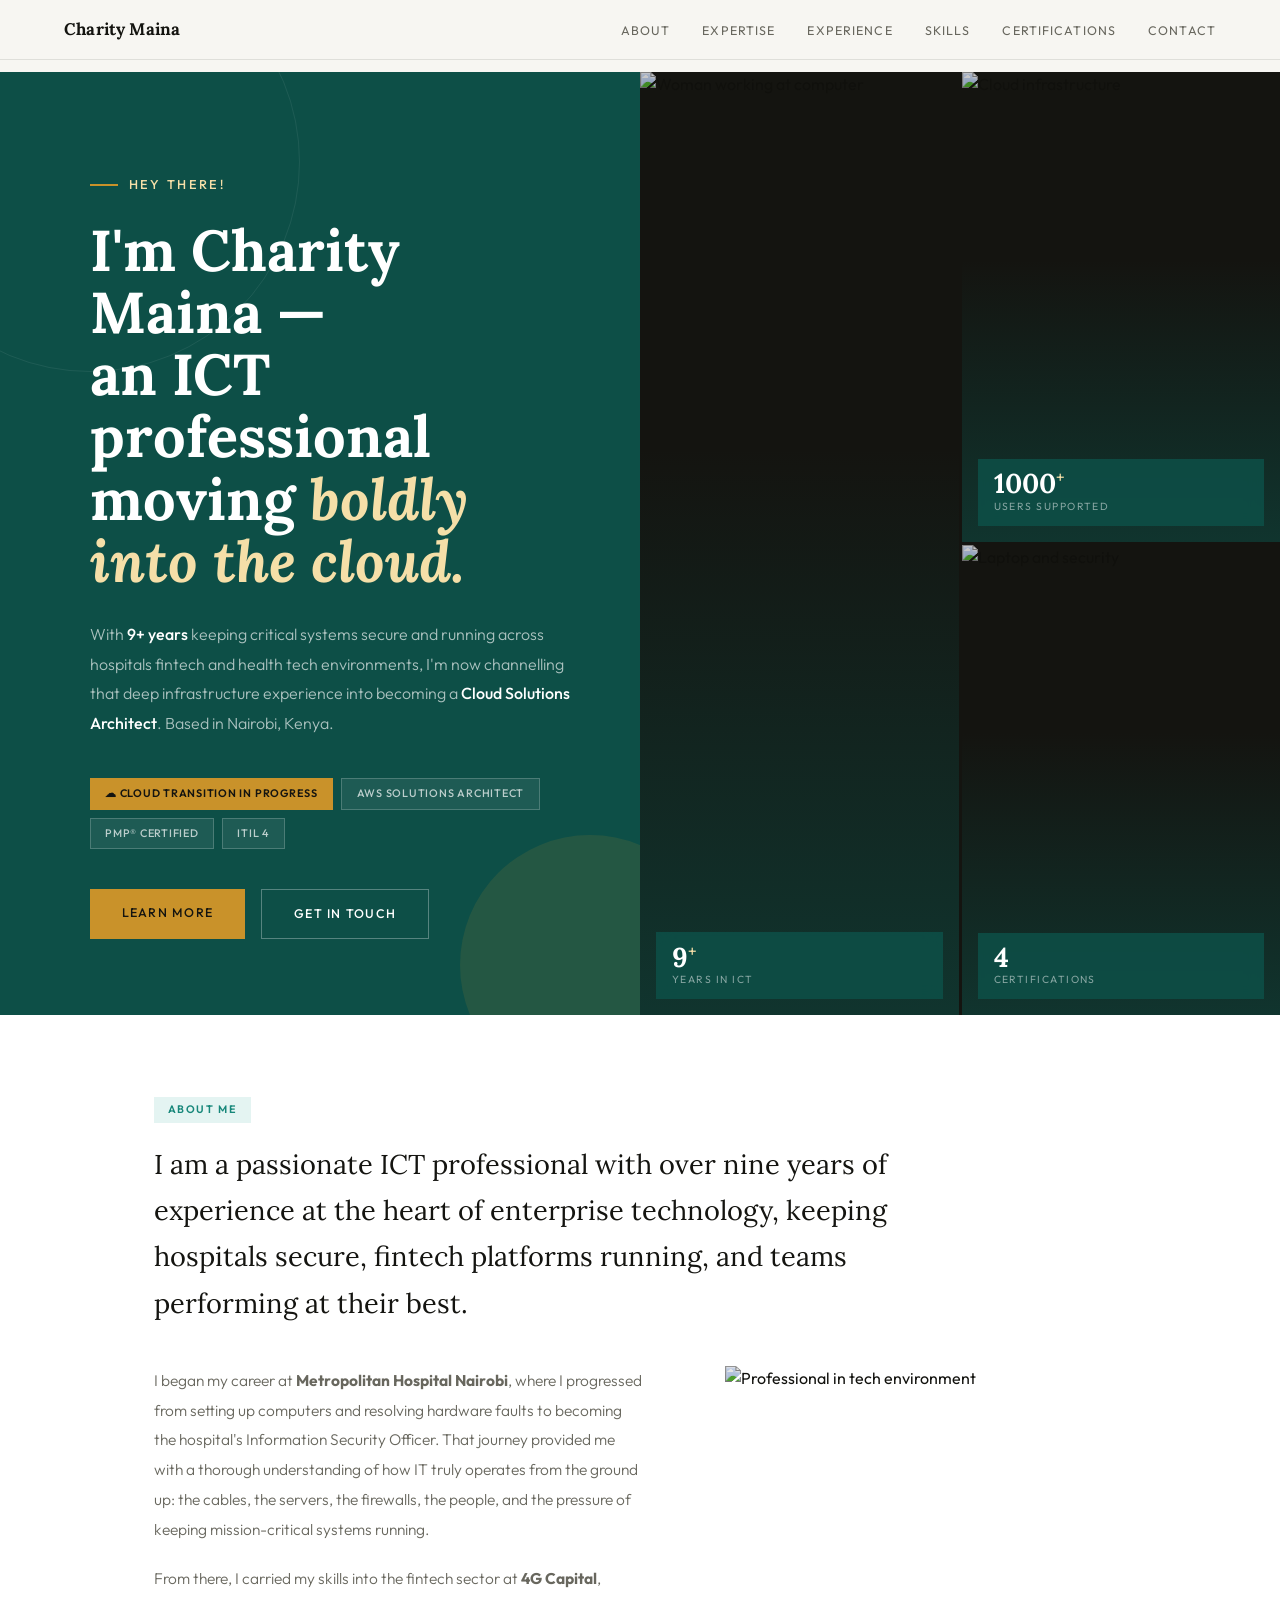
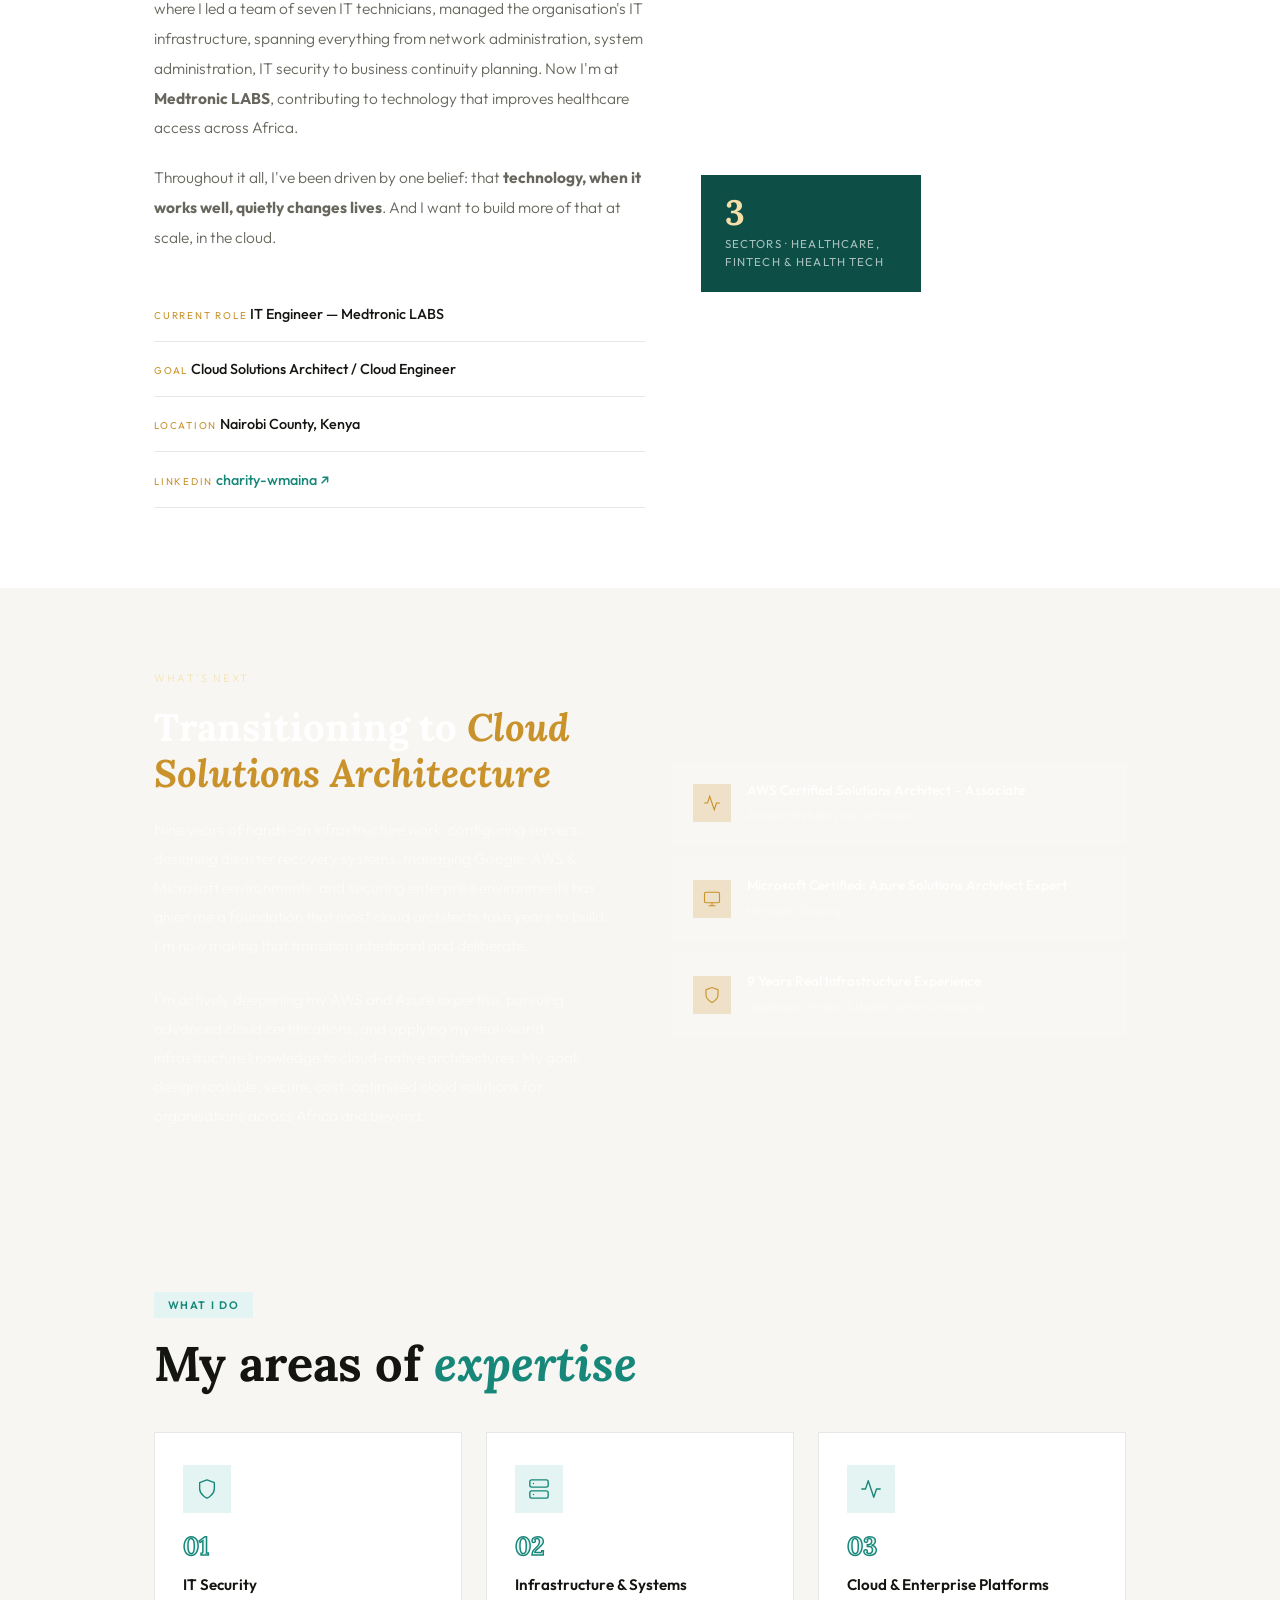
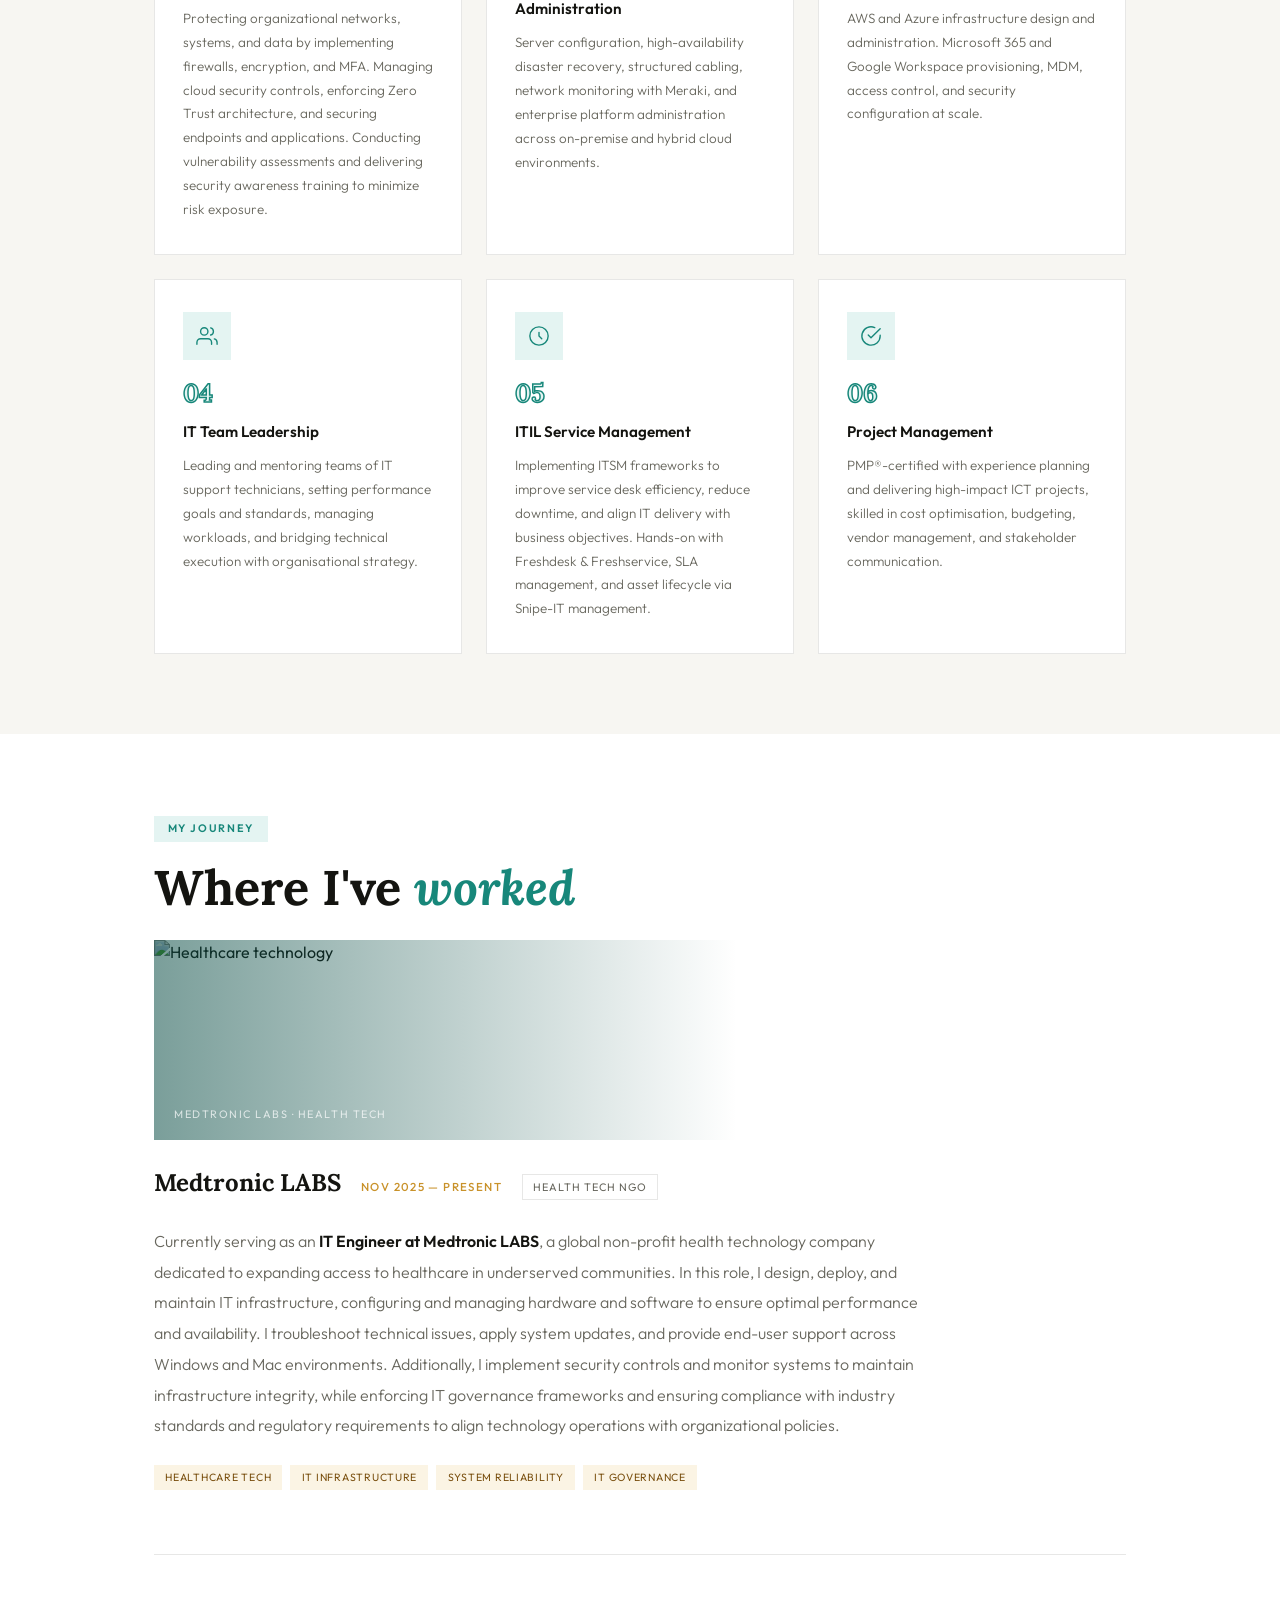
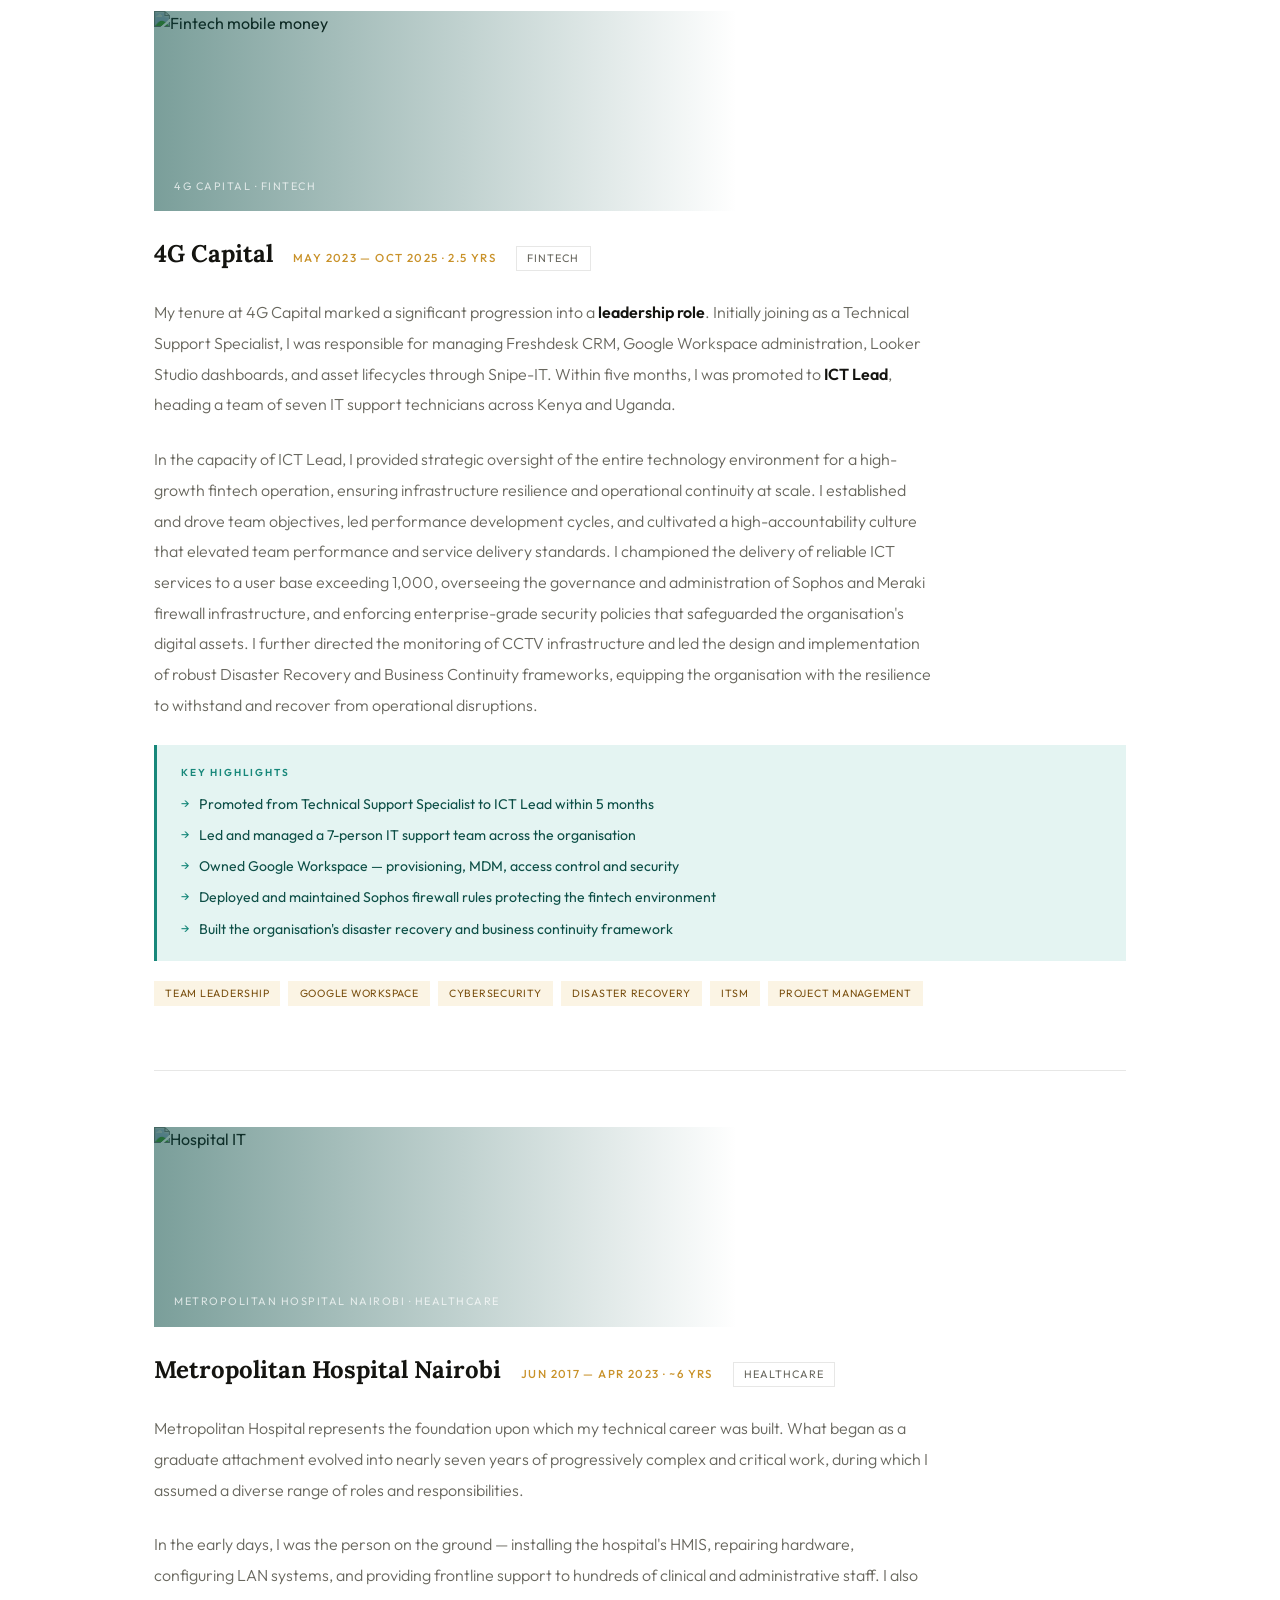
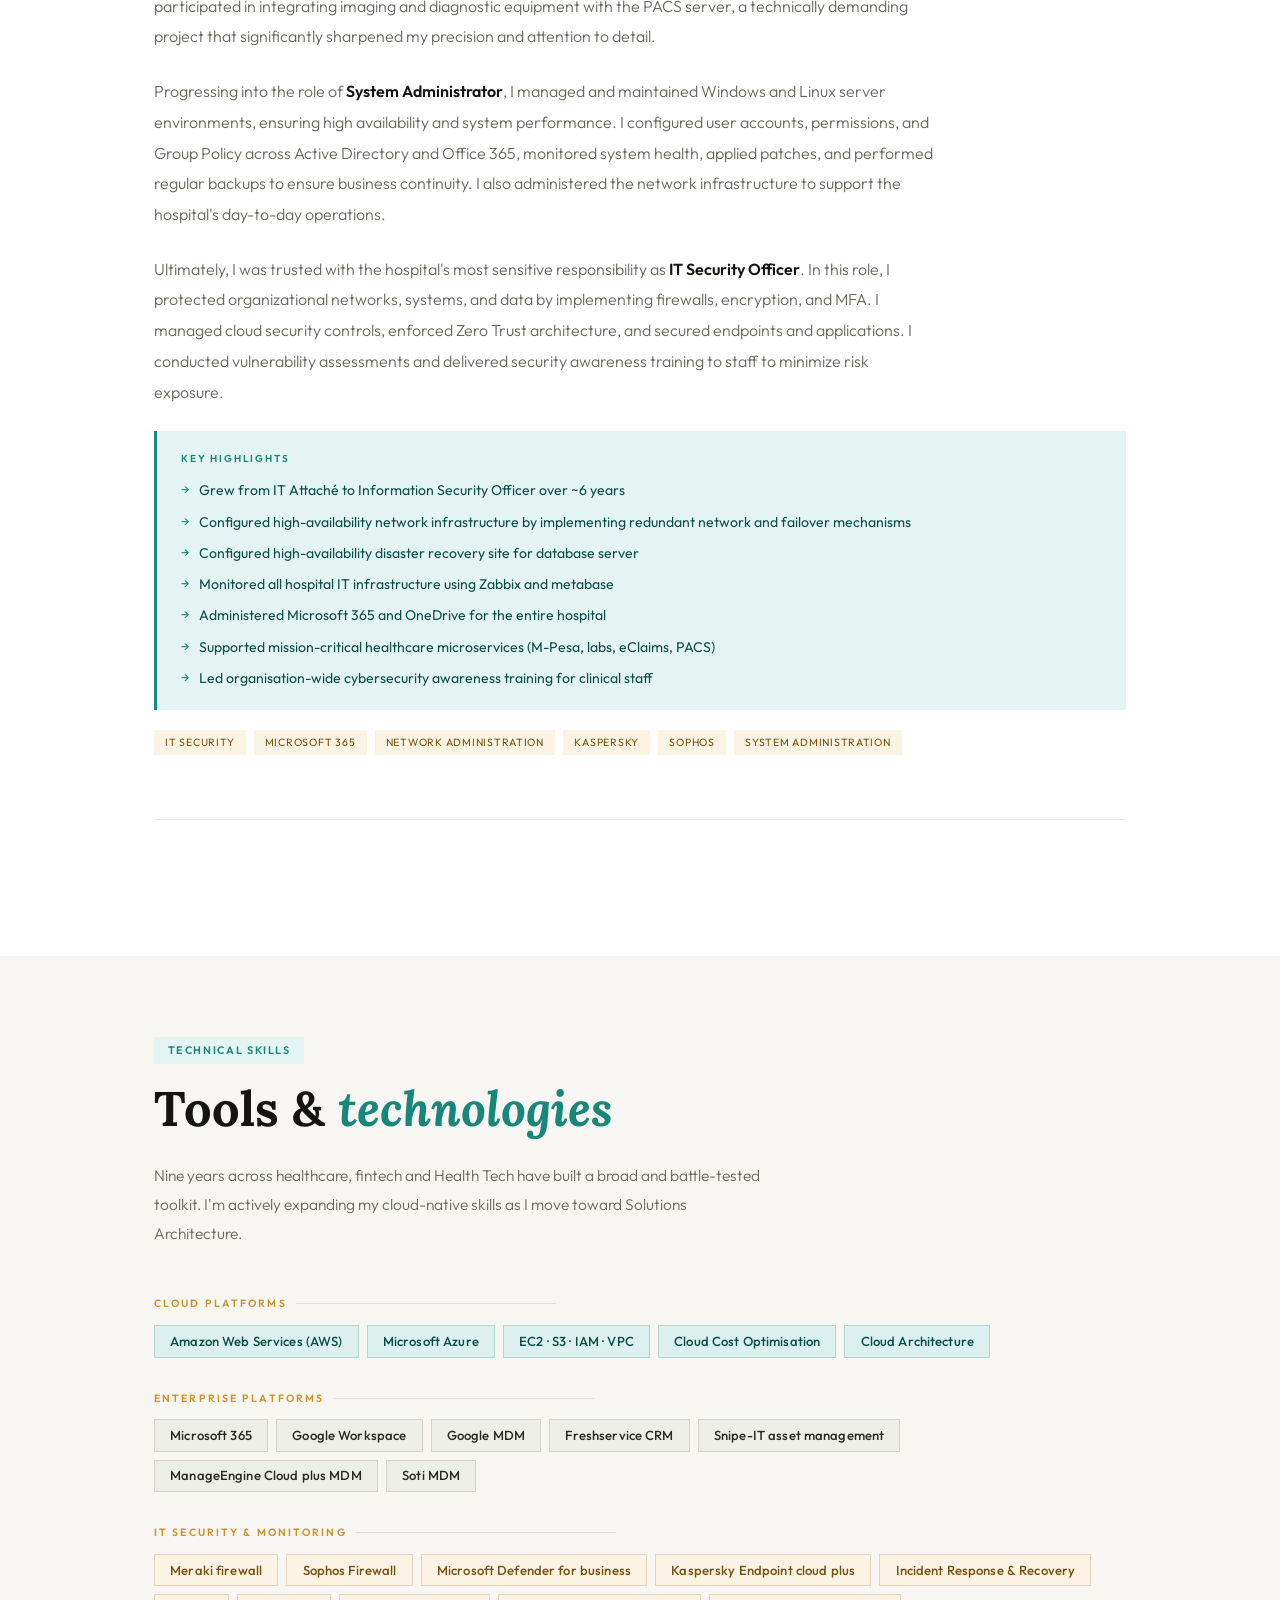
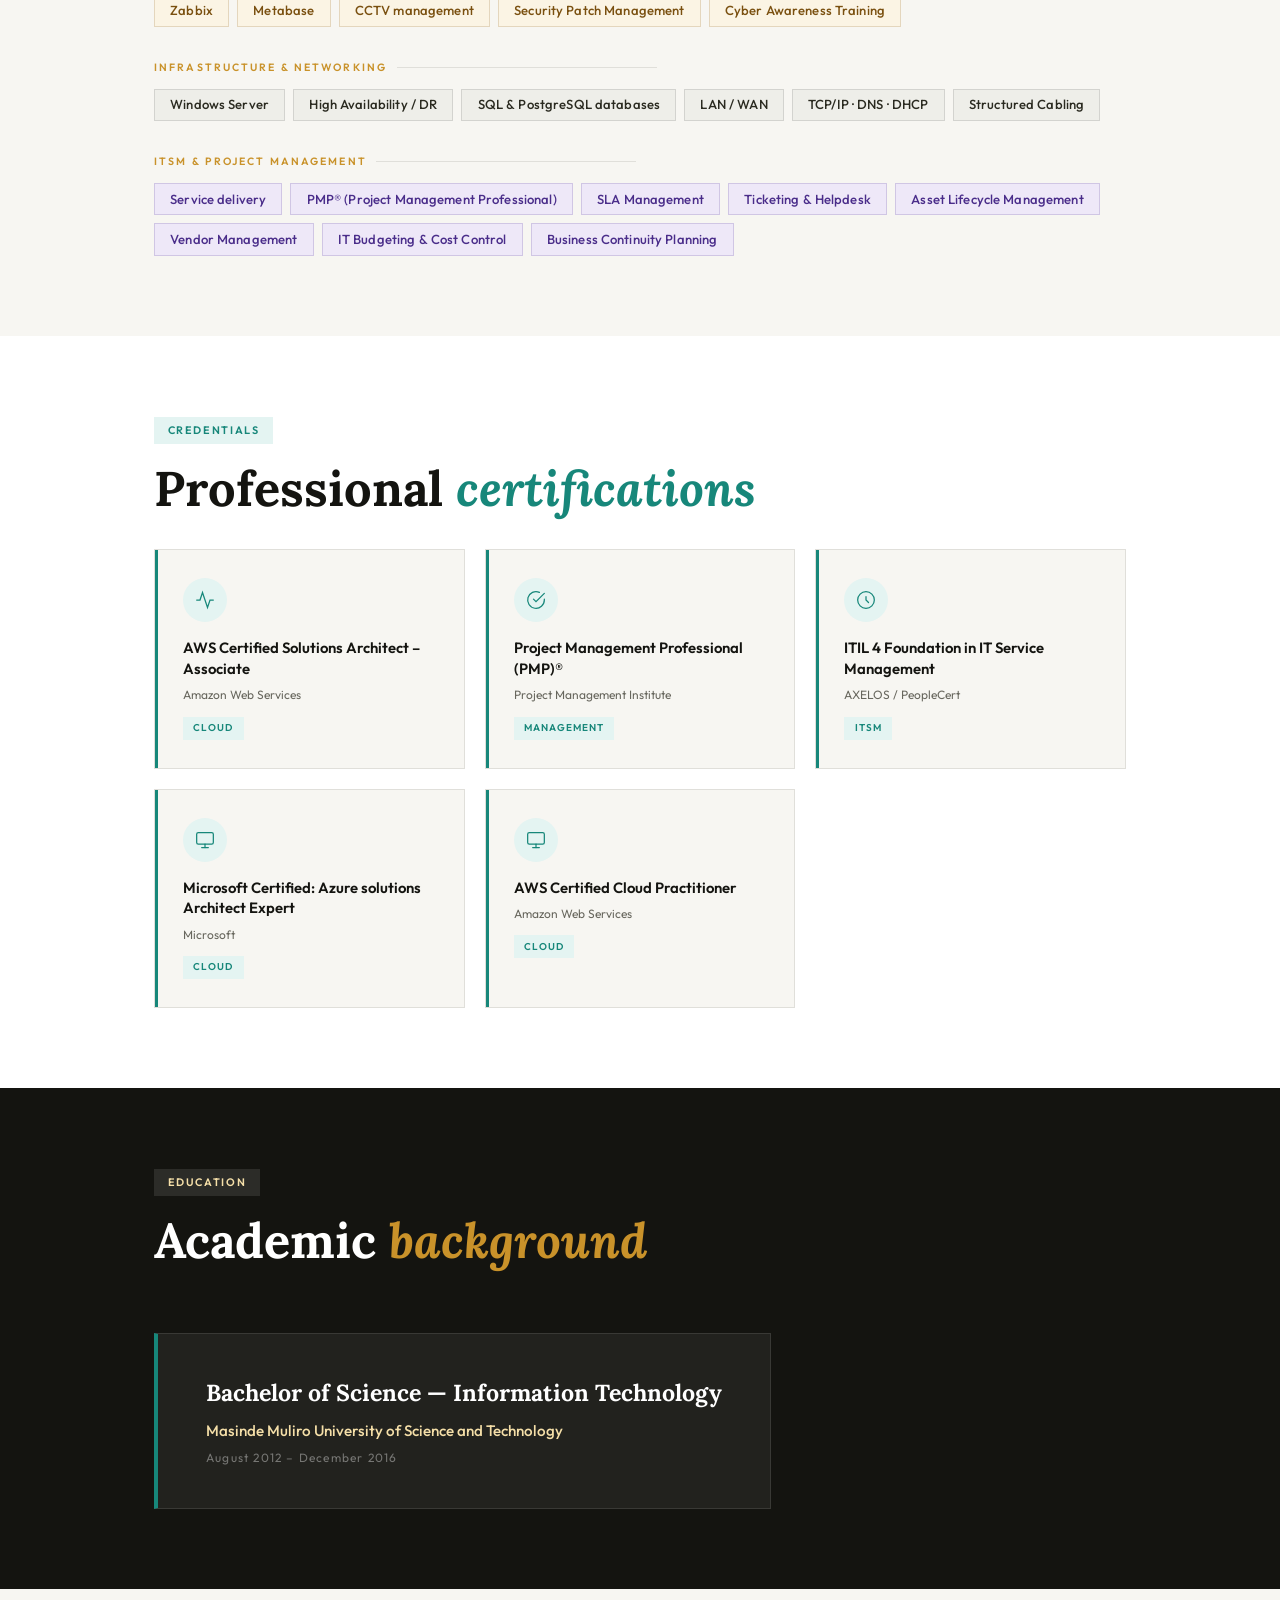
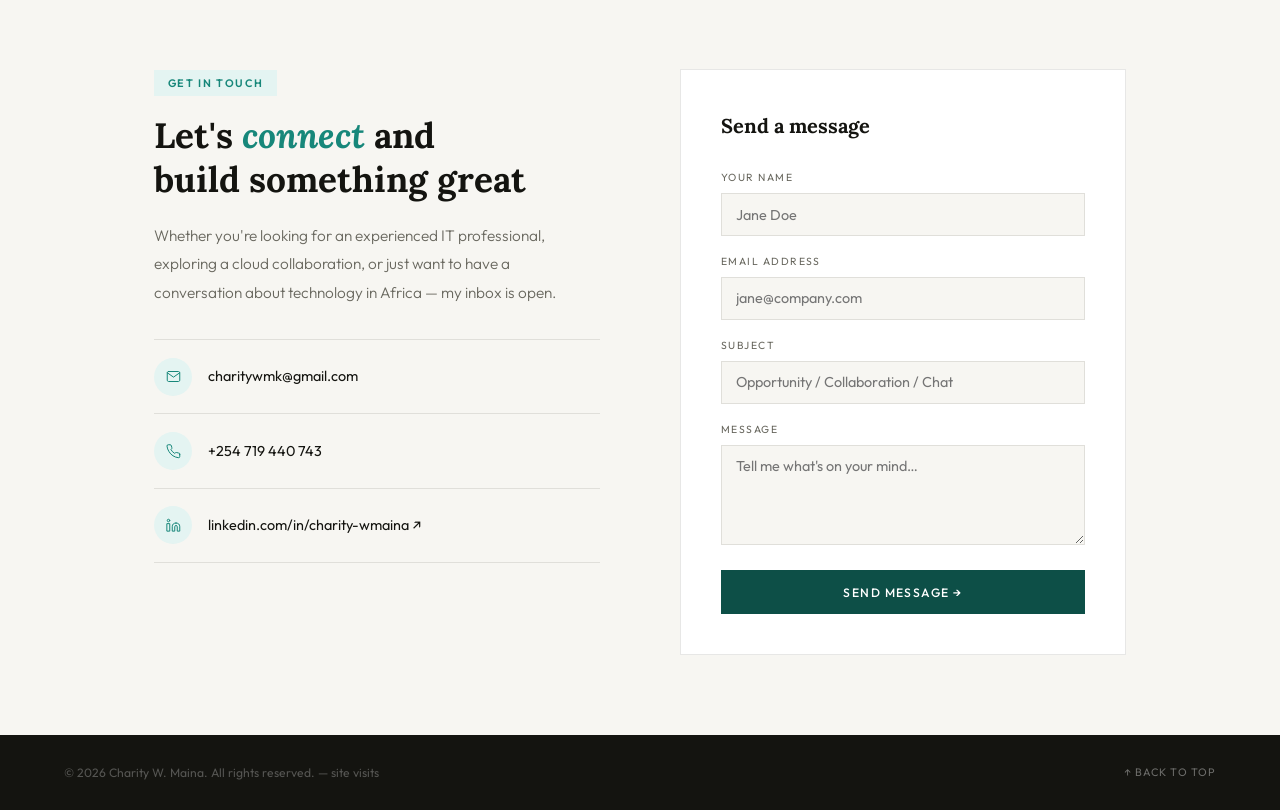
==== commit b013a53c: "Update footer text - test CI/CD pipeline" ====
--- a/Website/index.html
+++ b/Website/index.html
@@ -103,7 +103,7 @@
 
         <p>From there, I carried my skills into the fintech sector at <strong>4G Capital</strong>, where I led a team of seven IT technicians, 
           managed the organisation's IT infrastructure, spanning everything from network administration, system administration, IT security to business continuity planning. 
-          I am currently at Medtronic LABS, contributing to technology that improves healthcare access across Africa. Now I'm at <strong>Medtronic LABS</strong>,
+          Now I'm at <strong>Medtronic LABS</strong>,
         contributing to technology that improves healthcare access across Africa.</p>
 
         <p>Throughout it all, I've been driven by one belief: that <strong>technology, when it works well,
